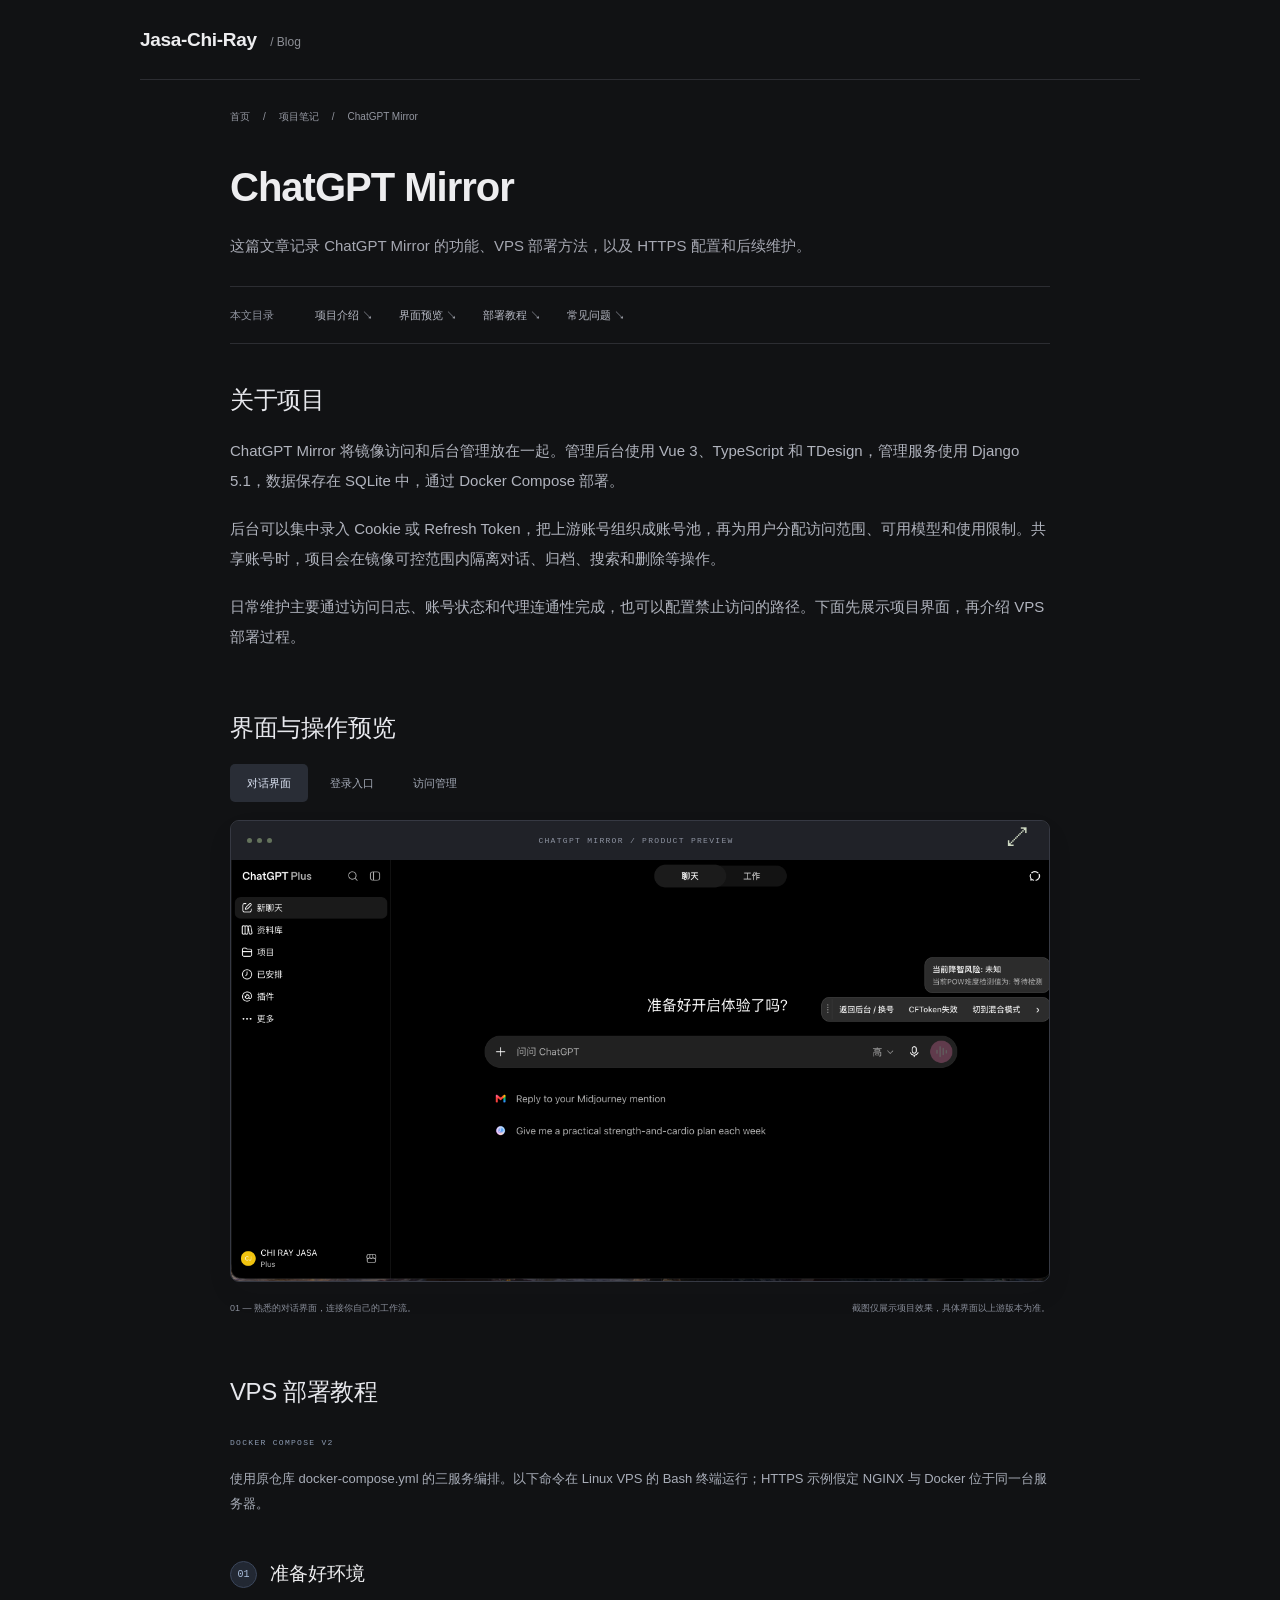
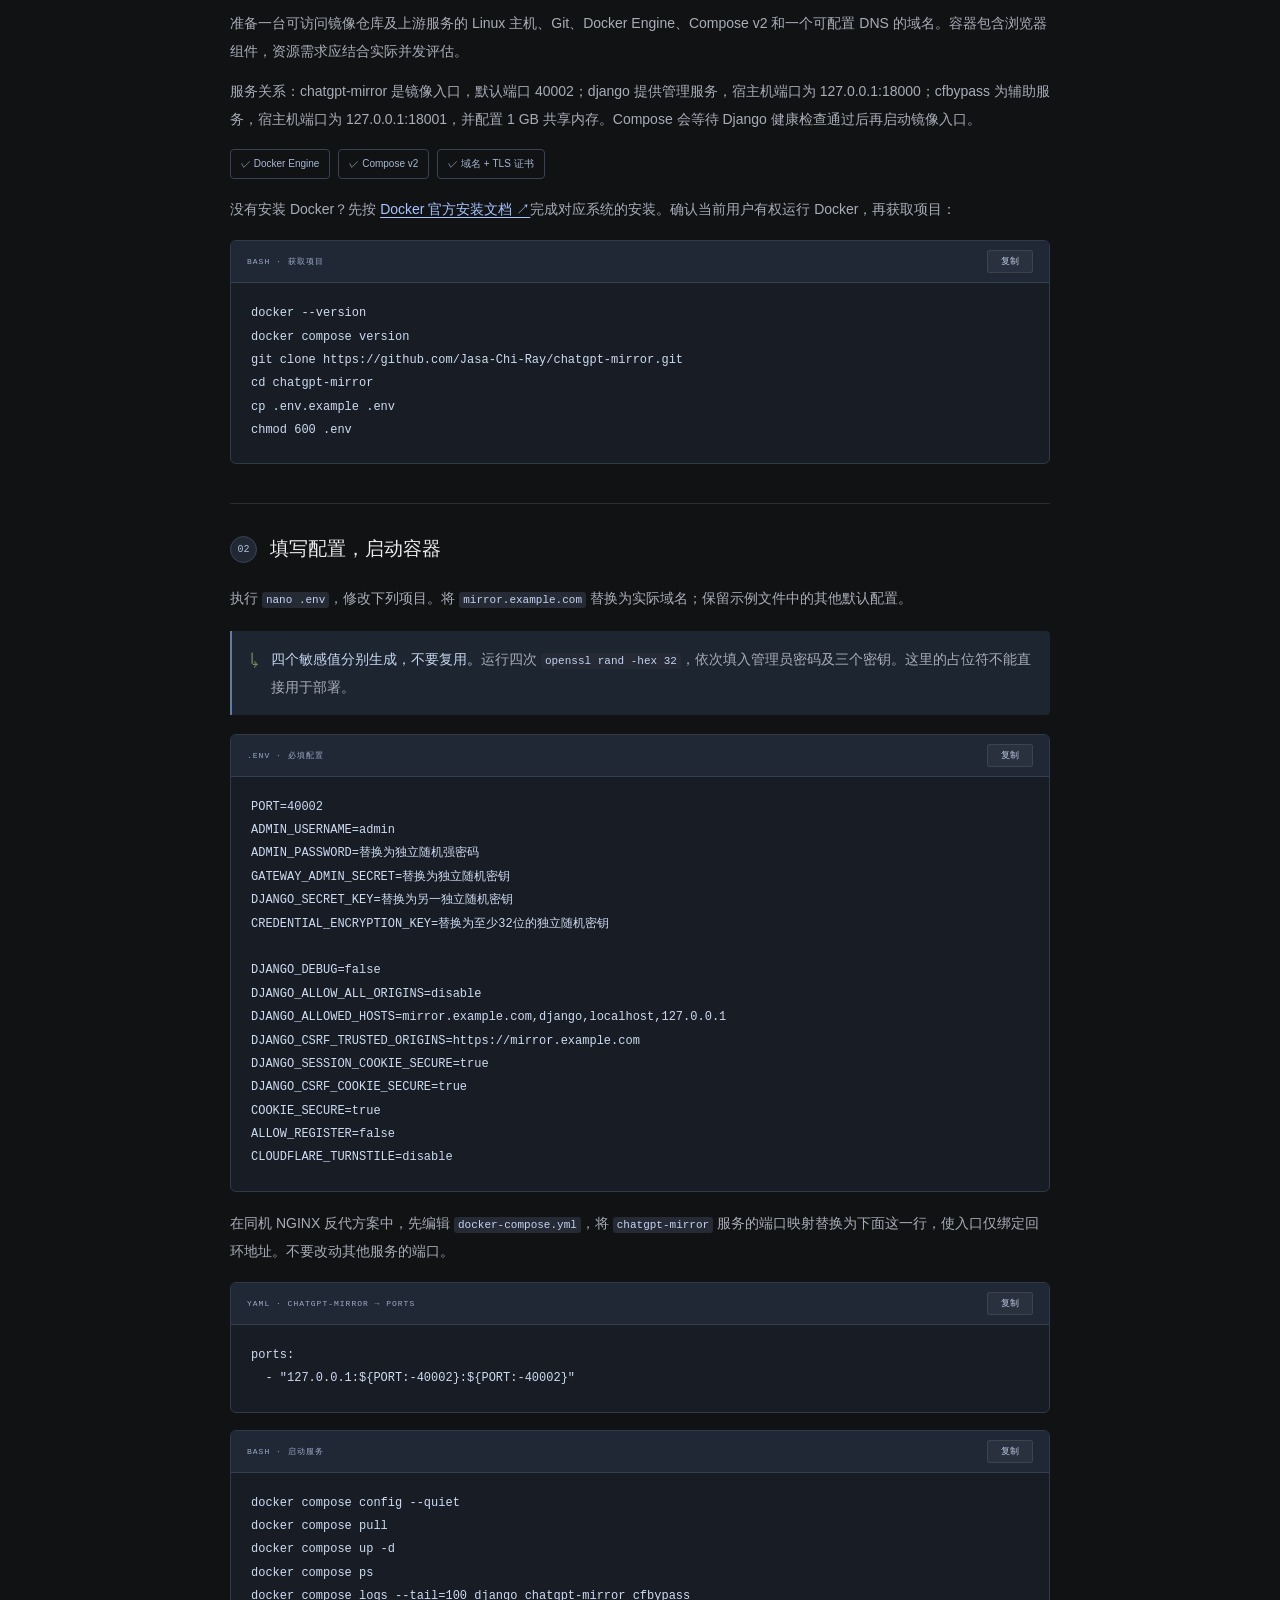
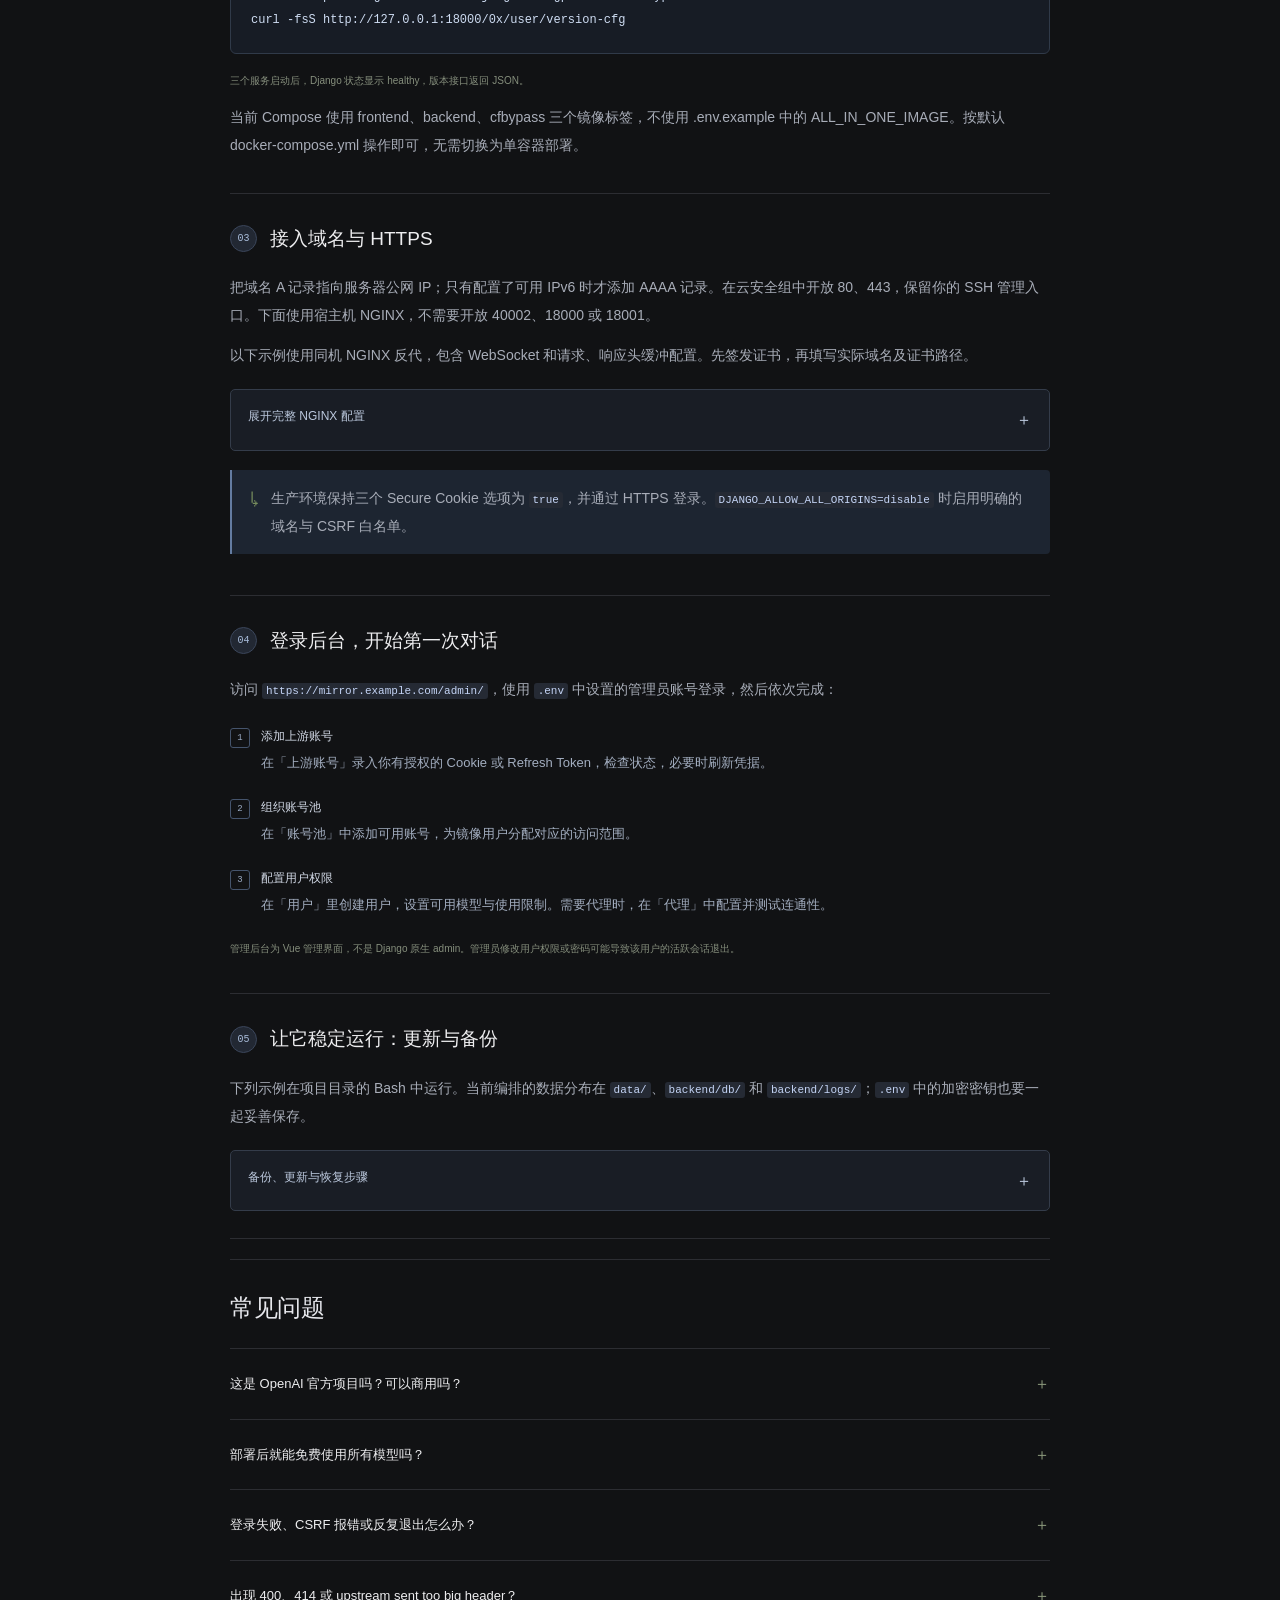
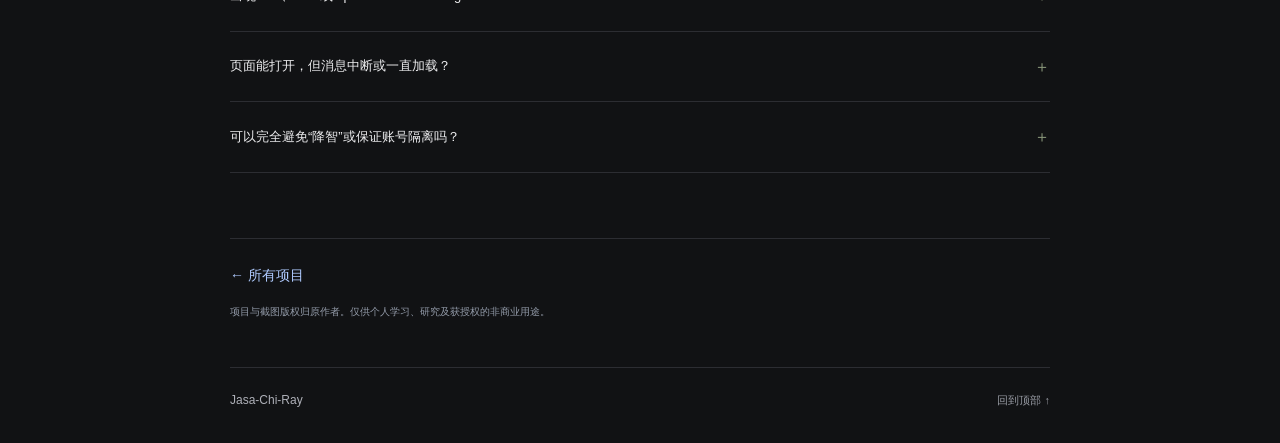
==== projects/chatgpt-mirror/index.html @ 6b0df235 "1" ====
<!DOCTYPE html>

<html lang="zh-CN">
<head>
<meta charset="utf-8"/>
<meta content="width=device-width, initial-scale=1" name="viewport"/>
<meta content="index, follow" name="robots"/>
<meta content="#111315" name="theme-color"/>
<meta content="认识 ChatGPT Mirror：多用户、账号池、共享对话隔离与日常运维。查看项目真实界面，跟随 Docker Compose 与 HTTPS 教程部署自己的研究环境。" name="description"/>
<meta content="ChatGPT Mirror · 熟悉的体验，自在的空间" property="og:title"/>
<meta content="项目介绍、真实界面展示与从零开始的 Docker Compose 部署指南。" property="og:description"/>
<meta content="article" property="og:type"/>
<link href="https://jasa-chi-ray.github.io/projects/chatgpt-mirror/" rel="canonical"/>
<title>ChatGPT Mirror 的 VPS 部署记录 | Jasa-Chi-Ray</title>
<link href="../../assets/favicon.svg" rel="icon" type="image/svg+xml"/>
<link href="../../styles.css" rel="stylesheet"/>
<link href="../../blog.css" rel="stylesheet"/>
<script defer="" src="../../app.js"></script>
</head>
<body class="blog-post">
<a class="skip-link" href="#main">跳转到正文</a>
<header class="site-header">
<a class="blog-brand" href="../../">Jasa-Chi-Ray<span> / Blog</span></a>


<!-- 外部项目链接暂不展示：<a class="header-github" href="https://github.com/Jasa-Chi-Ray/chatgpt-mirror" target="_blank" rel="noopener noreferrer"><svg viewBox="0 0 24 24" aria-hidden="true"><path d="M9 19c-4.3 1.3-4.3-2.2-6-2.7m12 5v-3.4c0-1 .1-1.4-.5-2 3.1-.3 6.4-1.5 6.4-7A5.4 5.4 0 0 0 19.4 5a5 5 0 0 0-.1-3.8S18.1.8 15.4 2.6a13.3 13.3 0 0 0-6.8 0C5.9.8 4.7 1.2 4.7 1.2A5 5 0 0 0 4.6 5a5.4 5.4 0 0 0-1.5 3.9c0 5.5 3.3 6.7 6.4 7-.5.5-.6 1.1-.5 2v3.4"/></svg> GitHub <span>↗</span></a> -->
</header>
<main id="main">
<header class="post-heading wrap">
<nav aria-label="面包屑" class="breadcrumbs"><a href="../../">首页</a><span>/</span><a href="../../#projects">项目笔记</a><span>/</span><span>ChatGPT Mirror</span></nav>
<h1>ChatGPT Mirror</h1>
<p class="post-summary">这篇文章记录 ChatGPT Mirror 的功能、VPS 部署方法，以及 HTTPS 配置和后续维护。</p>
<div class="article-toc"><span>本文目录</span><a href="#features">项目介绍 ↘</a><a href="#preview">界面预览 ↘</a><a href="#deploy">部署教程 ↘</a><a href="#faq">常见问题 ↘</a></div>
</header>
<section aria-labelledby="features-title" class="section wrap" id="features">
<div class="section-heading"><div><h2 id="features-title">关于项目</h2></div></div>
<div class="article-prose"><p>ChatGPT Mirror 将镜像访问和后台管理放在一起。管理后台使用 Vue 3、TypeScript 和 TDesign，管理服务使用 Django 5.1，数据保存在 SQLite 中，通过 Docker Compose 部署。</p><p>后台可以集中录入 Cookie 或 Refresh Token，把上游账号组织成账号池，再为用户分配访问范围、可用模型和使用限制。共享账号时，项目会在镜像可控范围内隔离对话、归档、搜索和删除等操作。</p><p>日常维护主要通过访问日志、账号状态和代理连通性完成，也可以配置禁止访问的路径。下面先展示项目界面，再介绍 VPS 部署过程。</p></div>

</section>
<section aria-labelledby="preview-title" class="showcase" id="preview"><div class="wrap">
<div class="section-heading"><div><h2 id="preview-title">界面与操作预览</h2></div><div><!-- 外部项目链接暂不展示：<a class="inline-link video-link" href="https://github.com/Jasa-Chi-Ray/chatgpt-mirror/blob/main/imageandvideo/%E6%BC%94%E7%A4%BA1.mp4" target="_blank" rel="noopener noreferrer">查看操作演示 <span>↗</span></a> --></div></div>
<div class="preview-toolbar"><div aria-label="产品界面" class="tabs preview-tabs" role="tablist"><button aria-controls="panel-chat" aria-selected="true" data-preview="chat" id="tab-chat" role="tab">对话界面</button><button aria-controls="panel-login" aria-selected="false" data-preview="login" id="tab-login" role="tab" tabindex="-1">登录入口</button><button aria-controls="panel-access" aria-selected="false" data-preview="access" id="tab-access" role="tab" tabindex="-1">访问管理</button></div></div>
<div class="preview-frame"><div class="preview-chrome"><span class="window-dots"><i></i><i></i><i></i></span><span>CHATGPT MIRROR / PRODUCT PREVIEW</span><button aria-label="放大当前界面截图" class="enlarge">⤢</button></div>
<div aria-labelledby="tab-chat" id="panel-chat" role="tabpanel"><img alt="ChatGPT 对话界面，支持新聊天、项目与后台切换" height="1366" loading="lazy" src="../../assets/chat-preview.png" width="2658"/></div>
<div aria-labelledby="tab-login" hidden="" id="panel-login" role="tabpanel"><img alt="ChatGPT Mirror 项目登录页面" loading="lazy" src="../../assets/login-preview.png"/></div>
<div aria-labelledby="tab-access" hidden="" id="panel-access" role="tabpanel"><img alt="管理后台的禁止访问路径配置界面" loading="lazy" src="../../assets/access-preview.png"/></div>
</div><div class="preview-caption"><span id="preview-description">01 — 熟悉的对话界面，连接你自己的工作流。</span><span>截图仅展示项目效果，具体界面以上游版本为准。</span></div>
</div></section>
<section aria-labelledby="deploy-title" class="section wrap deployment" id="deploy">
<div class="section-heading"><div><h2 id="deploy-title">VPS 部署教程</h2></div></div>
<div class="docs-layout">
<div class="docs-main">
<div class="guide-intro"><span class="guide-badge">DOCKER COMPOSE V2</span><p id="guide-intro-text">使用原仓库 docker-compose.yml 的三服务编排。以下命令在 Linux VPS 的 Bash 终端运行；HTTPS 示例假定 NGINX 与 Docker 位于同一台服务器。</p></div>
<div id="guide-vps">
<article class="guide-step" id="guide-environment"><div class="step-heading"><span>01</span><h3>准备好环境</h3></div><p>准备一台可访问镜像仓库及上游服务的 Linux 主机、Git、Docker Engine、Compose v2 和一个可配置 DNS 的域名。容器包含浏览器组件，资源需求应结合实际并发评估。</p><p>服务关系：chatgpt-mirror 是镜像入口，默认端口 40002；django 提供管理服务，宿主机端口为 127.0.0.1:18000；cfbypass 为辅助服务，宿主机端口为 127.0.0.1:18001，并配置 1 GB 共享内存。Compose 会等待 Django 健康检查通过后再启动镜像入口。</p><div class="prerequisites"><span>✓ Docker Engine</span><span>✓ Compose v2</span><span>✓ 域名 + TLS 证书</span></div><p>没有安装 Docker？先按 <a href="https://docs.docker.com/engine/install/" rel="noopener noreferrer" target="_blank">Docker 官方安装文档 ↗</a>完成对应系统的安装。确认当前用户有权运行 Docker，再获取项目：</p><div class="code-block"><div class="code-head"><span>BASH · 获取项目</span><button class="copy-button">复制</button></div><pre><code>docker --version
docker compose version
git clone https://github.com/Jasa-Chi-Ray/chatgpt-mirror.git
cd chatgpt-mirror
cp .env.example .env
chmod 600 .env</code></pre></div></article>
<article class="guide-step" id="guide-config"><div class="step-heading"><span>02</span><h3>填写配置，启动容器</h3></div><p>执行 <code>nano .env</code>，修改下列项目。将 <code>mirror.example.com</code> 替换为实际域名；保留示例文件中的其他默认配置。</p><div class="callout"><span>↳</span><p><strong>四个敏感值分别生成，不要复用。</strong>运行四次 <code>openssl rand -hex 32</code>，依次填入管理员密码及三个密钥。这里的占位符不能直接用于部署。</p></div><div class="code-block"><div class="code-head"><span>.ENV · 必填配置</span><button class="copy-button">复制</button></div><pre><code>PORT=40002
ADMIN_USERNAME=admin
ADMIN_PASSWORD=替换为独立随机强密码
GATEWAY_ADMIN_SECRET=替换为独立随机密钥
DJANGO_SECRET_KEY=替换为另一独立随机密钥
CREDENTIAL_ENCRYPTION_KEY=替换为至少32位的独立随机密钥

DJANGO_DEBUG=false
DJANGO_ALLOW_ALL_ORIGINS=disable
DJANGO_ALLOWED_HOSTS=mirror.example.com,django,localhost,127.0.0.1
DJANGO_CSRF_TRUSTED_ORIGINS=https://mirror.example.com
DJANGO_SESSION_COOKIE_SECURE=true
DJANGO_CSRF_COOKIE_SECURE=true
COOKIE_SECURE=true
ALLOW_REGISTER=false
CLOUDFLARE_TURNSTILE=disable</code></pre></div>
<p>在同机 NGINX 反代方案中，先编辑 <code>docker-compose.yml</code>，将 <code>chatgpt-mirror</code> 服务的端口映射替换为下面这一行，使入口仅绑定回环地址。不要改动其他服务的端口。</p><div class="code-block"><div class="code-head"><span>YAML · CHATGPT-MIRROR → PORTS</span><button class="copy-button">复制</button></div><pre><code>ports:
  - "127.0.0.1:${PORT:-40002}:${PORT:-40002}"</code></pre></div><div class="code-block"><div class="code-head"><span>BASH · 启动服务</span><button class="copy-button">复制</button></div><pre><code>docker compose config --quiet
docker compose pull
docker compose up -d
docker compose ps
docker compose logs --tail=100 django chatgpt-mirror cfbypass
curl -fsS http://127.0.0.1:18000/0x/user/version-cfg</code></pre></div><p class="helper-text">三个服务启动后，Django 状态显示 healthy，版本接口返回 JSON。</p><p>当前 Compose 使用 frontend、backend、cfbypass 三个镜像标签，不使用 .env.example 中的 ALL_IN_ONE_IMAGE。按默认 docker-compose.yml 操作即可，无需切换为单容器部署。</p></article>
<article class="guide-step" id="guide-https"><div class="step-heading"><span>03</span><h3>接入域名与 HTTPS</h3></div><p>把域名 A 记录指向服务器公网 IP；只有配置了可用 IPv6 时才添加 AAAA 记录。在云安全组中开放 80、443，保留你的 SSH 管理入口。下面使用宿主机 NGINX，不需要开放 40002、18000 或 18001。</p><p>以下示例使用同机 NGINX 反代，包含 WebSocket 和请求、响应头缓冲配置。先签发证书，再填写实际域名及证书路径。</p><details class="technical-detail"><summary>展开完整 NGINX 配置 <span>＋</span></summary><div class="detail-body"><p>安装 NGINX 并为域名取得 TLS 证书后，将以下内容放入 NGINX 的 <code>http</code> 上下文包含的站点文件中，例如 <code>/etc/nginx/conf.d/mirror.conf</code>。证书路径须对应实际已签发的文件。</p><p>证书可按 <a href="https://certbot.eff.org/instructions?ws=nginx&amp;os=pip" rel="noopener noreferrer" target="_blank">Certbot 官方指南 ↗</a>签发。首次签发前只启用 HTTP 站点，获得证书后再启用下方 443 配置，避免不存在的证书阻止 NGINX 启动。</p><div class="code-block"><div class="code-head"><span>NGINX · HTTPS + WEBSOCKET</span><button class="copy-button">复制</button></div><pre><code>map $http_upgrade $connection_upgrade {
    default upgrade;
    ''      close;
}

server {
    listen 80;
    server_name mirror.example.com;
    return 301 https://$host$request_uri;
}

server {
    listen 443 ssl;
    server_name mirror.example.com;

    ssl_certificate /etc/letsencrypt/live/mirror.example.com/fullchain.pem;
    ssl_certificate_key /etc/letsencrypt/live/mirror.example.com/privkey.pem;

    client_max_body_size 100m;
    large_client_header_buffers 8 64k;
    client_header_buffer_size 64k;

    location / {
        proxy_pass http://127.0.0.1:40002;
        proxy_http_version 1.1;
        proxy_set_header Host $host;
        proxy_set_header X-Real-IP $remote_addr;
        proxy_set_header X-Forwarded-For $proxy_add_x_forwarded_for;
        proxy_set_header X-Forwarded-Proto $scheme;
        proxy_set_header Upgrade $http_upgrade;
        proxy_set_header Connection $connection_upgrade;
        proxy_read_timeout 600s;
        proxy_send_timeout 600s;
        proxy_buffering off;
        proxy_buffer_size 128k;
        proxy_buffers 8 128k;
        proxy_busy_buffers_size 256k;
    }
}</code></pre></div><p>上传上限 100 MB 和 600 秒超时是本教程示例，可按需求调整；如果改了 <code>PORT</code>，同步修改 <code>proxy_pass</code>。</p><div class="code-block"><div class="code-head"><span>BASH · 加载反代配置</span><button class="copy-button">复制</button></div><pre><code>sudo nginx -t
sudo systemctl reload nginx
curl -I https://mirror.example.com/admin/</code></pre></div><p>使用 Cloudflare 时，开启 WebSocket，源站安装有效证书，SSL/TLS 使用 Full (strict)。不要缓存登录、管理 API 或对话请求。</p></div></details><div class="callout"><span>↳</span><p>生产环境保持三个 Secure Cookie 选项为 <code>true</code>，并通过 HTTPS 登录。<code>DJANGO_ALLOW_ALL_ORIGINS=disable</code> 时启用明确的域名与 CSRF 白名单。</p></div></article>
<article class="guide-step" id="guide-first-run"><div class="step-heading"><span>04</span><h3>登录后台，开始第一次对话</h3></div><p>访问 <code>https://mirror.example.com/admin/</code>，使用 <code>.env</code> 中设置的管理员账号登录，然后依次完成：</p><ol class="setup-list"><li><strong>添加上游账号</strong><span>在「上游账号」录入你有授权的 Cookie 或 Refresh Token，检查状态，必要时刷新凭据。</span></li><li><strong>组织账号池</strong><span>在「账号池」中添加可用账号，为镜像用户分配对应的访问范围。</span></li><li><strong>配置用户权限</strong><span>在「用户」里创建用户，设置可用模型与使用限制。需要代理时，在「代理」中配置并测试连通性。</span></li></ol><p class="helper-text">管理后台为 Vue 管理界面，不是 Django 原生 admin。管理员修改用户权限或密码可能导致该用户的活跃会话退出。</p></article>
</div>
<article class="guide-step maintenance" id="maintenance"><div class="step-heading"><span>05</span><h3>让它稳定运行：更新与备份</h3></div><p>下列示例在项目目录的 Bash 中运行。当前编排的数据分布在 <code>data/</code>、<code>backend/db/</code> 和 <code>backend/logs/</code>；<code>.env</code> 中的加密密钥也要一起妥善保存。</p><details class="technical-detail"><summary>备份、更新与恢复步骤 <span>＋</span></summary><div class="detail-body"><p><strong>1. 先备份。</strong>短暂停机可避免拷贝正在写入的 SQLite 数据。备份包含凭据，存放在受控目录，不要提交到 Git 或公开网站。</p><div class="code-block"><div class="code-head"><span>BASH · 一致性备份</span><button class="copy-button">复制</button></div><pre><code>mkdir -p ../mirror-backups
chmod 700 ../mirror-backups
umask 077
docker compose stop
tar -czf "../mirror-backups/mirror-$(date +%Y%m%d-%H%M%S).tar.gz" \
  .env docker-compose.yml data backend/db backend/logs
docker compose start</code></pre></div><p><strong>2. 检查上游变更，再更新镜像。</strong>先记录当前镜像 ID / digest；查阅新版本配置差异，保留本地回环端口修改。下列命令仅更新容器镜像，不会同步 Git 配置文件。</p><div class="code-block"><div class="code-head"><span>BASH · 更新服务</span><button class="copy-button">复制</button></div><pre><code>docker compose images
docker compose pull
docker compose up -d
docker compose ps
docker compose logs --tail=100
curl -fsS http://127.0.0.1:18000/0x/user/version-cfg</code></pre></div><p>3. 恢复备份。遇到更新异常时，先停止服务，将备份解压到独立目录，再恢复数据库、原始加密密钥以及与备份匹配的镜像版本。不要覆盖正在运行的数据库。</p><p>不要随意更换 <code>CREDENTIAL_ENCRYPTION_KEY</code>；丢失原始密钥可能使已有加密凭据无法解密。</p></div></details></article>
</div></div>
</section>
<section aria-labelledby="faq-title" class="faq-section wrap" id="faq"><div class="faq-heading"><h2 id="faq-title">常见问题</h2><!-- 外部项目链接暂不展示：<a class="inline-link" href="https://github.com/Jasa-Chi-Ray/chatgpt-mirror/issues" target="_blank" rel="noopener noreferrer">在 GitHub 查看 Issues ↗</a> --></div><div class="faq-list">
<details><summary>这是 OpenAI 官方项目吗？可以商用吗？<span>＋</span></summary><p>这是 Jasa-Chi-Ray 本人维护的第三方项目，与 OpenAI 官方无隶属关系。只允许个人学习、研究和其他非商业用途；商业使用需要事先取得作者书面许可。部分组件并未开源，具体以仓库许可说明为准。</p></details>
<details><summary>部署后就能免费使用所有模型吗？<span>＋</span></summary><p>不能。你仍需要有授权且有效的上游账号；模型、额度和功能由账号权限及上游服务决定。镜像站提供使用和管理入口，不会额外授予订阅或模型使用权。</p></details>
<details><summary>登录失败、CSRF 报错或反复退出怎么办？<span>＋</span></summary><p>先检查浏览器使用的域名是否包含在 DJANGO_ALLOWED_HOSTS 中；DJANGO_CSRF_TRUSTED_ORIGINS 必须含正确协议，非默认端口也要填写。确认 NGINX 转发 Host 与 X-Forwarded-Proto。VPS 的 HTTPS 访问保持三个 Secure Cookie 选项为 true。修改 .env 后运行 docker compose up -d 重建服务。</p></details>
<details><summary>出现 400、414 或 upstream sent too big header？<span>＋</span></summary><p>参照部署指南中的 NGINX 配置，增加 client_header_buffer_size、large_client_header_buffers 及代理响应头缓冲。先用 nginx -t 检查，再 reload。如果前方还有 CDN 或其他反代，也要查看它们的请求头与 URL 长度限制。</p></details>
<details><summary>页面能打开，但消息中断或一直加载？<span>＋</span></summary><p>检查 NGINX 与 Cloudflare 的 WebSocket 支持、上游账号凭据和代理连通性，查看 chatgpt-mirror、django、cfbypass 三个服务的日志。浏览器网络面板中检查失败请求。</p></details>
<details><summary>可以完全避免“降智”或保证账号隔离吗？<span>＋</span></summary><p>不能作此保证。项目持续改善相关体验，但仓库复测只是特定时间与环境的结果。curl-impersonate 等方案属于实验性能力。共享账号隔离仅覆盖镜像可控制的范围，不等同于独立上游账号之间的隔离。</p></details>
</div></section>
<div class="post-return wrap"><a href="../../#projects">← 所有项目</a><p>项目与截图版权归原作者。仅供个人学习、研究及获授权的非商业用途。</p></div>
</main>
<footer class="blog-footer wrap"><a href="../../">Jasa-Chi-Ray</a><a href="#main">回到顶部 ↑</a></footer>
<dialog aria-label="产品截图大图" id="image-dialog"><button aria-label="关闭大图" class="dialog-close">关闭 ×</button><img alt="项目界面大图" src="../../assets/chat-preview.png"/></dialog>
<div aria-live="polite" class="toast" role="status"></div>
</body>
</html>
---- styles.css ----
:root{--paper:#f6f7f2;--ink:#223b32;--green:#285346;--muted:#727a71;--line:#dce1d6;--lime:#e9efcf;--orange:#d77a49;--sans:'Trebuchet MS','Microsoft YaHei','PingFang SC',sans-serif;--mono:'Cascadia Code','Consolas',monospace}*{box-sizing:border-box}html{scroll-behavior:smooth;scroll-padding-top:110px}body{margin:0;background:var(--paper);color:var(--ink);font-family:var(--sans);font-size:15px;line-height:1.75;-webkit-font-smoothing:antialiased}a{color:inherit;text-decoration:none}button{font:inherit;color:inherit;cursor:pointer}button,a,summary{-webkit-tap-highlight-color:transparent}button{border:0}button:focus-visible,a:focus-visible,summary:focus-visible{outline:3px solid var(--orange);outline-offset:5px}::selection{background:#dde8bd;color:#173e30}img{max-width:100%;height:auto;display:block}[hidden]{display:none!important}.wrap{max-width:1200px;margin:0 auto;width:calc(100% - 100px)}.skip-link{position:fixed;top:-70px;left:20px;padding:10px 20px;background:var(--green);color:white;z-index:100}.skip-link:focus{top:10px}.site-header{max-width:1320px;width:calc(100% - 72px);height:94px;margin:auto;display:flex;align-items:center;justify-content:space-between;border-bottom:1px solid var(--line);gap:30px}.brand{display:inline-flex;align-items:center;gap:11px;white-space:nowrap;font-size:20px;letter-spacing:-.6px;font-weight:700}.brand b{font-weight:400}.brand-mark{display:inline-block;position:relative;width:36px;height:36px;flex-shrink:0;background:var(--green);border-radius:10px}.brand-mark i{position:absolute;width:13px;height:23px;border:1.7px solid #e9efcf;border-bottom:none;border-radius:9px 9px 0 0;left:8px;top:7px}.brand-mark i+i{left:16px;top:11px;height:19px}.site-header nav{display:flex;gap:32px;font-size:13px}.site-header nav a{padding:10px 0;transition:color .2s}.site-header nav a:hover{color:var(--orange)}.header-github{display:flex;align-items:center;gap:9px;font-size:13px;border:1px solid var(--line);border-radius:6px;padding:8px 14px}.header-github svg{width:17px;height:17px;fill:none;stroke:currentColor;stroke-width:1.7;stroke-linecap:round}.header-github>span{margin-left:8px}.menu-toggle{display:none}.hero{display:grid;grid-template-columns:1.04fr 1fr;align-items:center;gap:40px;padding-top:83px;padding-bottom:86px;min-height:645px}.eyebrow{font-family:var(--mono);font-size:10px;letter-spacing:1.7px;display:flex;align-items:center;gap:9px;margin:0 0 24px;font-weight:500}.status-dot{display:inline-block;width:6px;height:6px;background:#6a8d5c;border-radius:50%;flex-shrink:0}.hero h1{font-size:clamp(42px,4.7vw,66px);font-weight:600;line-height:1.28;letter-spacing:-3px;margin:0 0 27px}.serif-word{font-family:'STKaiti','KaiTi','Songti SC',serif;font-weight:400;position:relative;padding:0 2px}.serif-word:after{content:'';position:absolute;bottom:-6px;left:0;right:0;height:8px;border-top:2px solid var(--orange);border-radius:50%;transform:rotate(-4deg)}.word-star{position:absolute;right:-48px;top:-40px;font-family:serif;font-size:35px;color:var(--orange);font-weight:400}.hero-description{font-size:15px;line-height:1.95;color:var(--muted);margin:0 0 29px}.hero-actions{display:flex;gap:17px;align-items:center}.button{display:inline-flex;align-items:center;justify-content:space-between;gap:38px;border-radius:5px;padding:13px 23px;font-size:13px;font-weight:600;transition:transform .2s,background .2s}.button:hover{transform:translateY(-3px)}.button.primary{background:var(--green);color:#fff}.primary:hover{background:#183e32}.button>span:last-child{font-size:20px}.button.text-button{padding-left:9px;gap:9px;font-weight:400}.button.text-button .play-icon{font-size:9px;width:24px;height:24px;display:grid;place-items:center;border:1px solid #bdc9b9;border-radius:50%}.hero-note{margin-top:25px;display:flex;align-items:center;gap:8px;font-size:10px;color:#7a8176}.tiny-check{color:var(--green);font-size:12px}.note-dot{padding:0 3px}.hero-art{height:425px;position:relative;isolation:isolate;background:radial-gradient(ellipse at 60% 45%,#e0e7cd8a,transparent 66%)}.orbit{position:absolute;width:340px;height:340px;border:1px solid #dce3d0;border-radius:50%;left:90px;top:30px;z-index:-1}.orbit-two{width:420px;height:420px;top:-10px;left:50px;border-style:dashed;opacity:.7}.art-cross{font-size:19px;font-weight:300;position:absolute;color:#869a78}.cross-one{right:25px;top:12px}.cross-two{left:14px;bottom:61px}.art-label{position:absolute;top:3px;left:20px;font:8px/1.6 var(--mono);letter-spacing:1.1px;color:#8b9681}.mirror-sheet{position:absolute;left:8%;width:88%;height:278px;top:78px;border:1px solid #bdcbb0;border-radius:9px}.sheet-back{background:#e2e8d4;transform:rotate(-11deg) translateY(-12px)}.sheet-middle{background:#d0dcc0;transform:rotate(-5deg)}.product-window{position:absolute;width:94%;top:91px;left:2%;background:#fff;border:1px solid #bcc7b8;border-radius:8px;overflow:hidden;transform:rotate(2deg);box-shadow:12px 22px 38px #223b321b;transition:transform .5s}.hero-art:hover .product-window{transform:rotate(0)}.window-bar{height:35px;display:flex;align-items:center;justify-content:space-between;font:9px var(--mono);color:#71826f;padding:0 13px}.window-dots{display:flex;gap:5px}.window-dots i{display:block;width:5px;height:5px;background:#c5cdbf;border-radius:50%}.window-dots i:first-child{background:#dc9d80}.window-dots i:nth-child(2){background:#d5cc9e}.window-lock{font-size:17px}.product-window>img{width:100%;border-top:1px solid #c7cebf}.window-bottom{display:flex;justify-content:space-between;align-items:center;padding:9px 13px;font-size:9px;color:#668068}.window-bottom .status-dot{width:4px;height:4px;margin-right:4px}.floating-note{position:absolute;bottom:25px;right:0;background:#fffef8;border:1px solid #dee3d6;box-shadow:0 8px 25px #233b3210;border-radius:7px;padding:15px 18px;display:flex;gap:13px;align-items:center;transform:rotate(-3deg)}.note-icon{font-size:24px;line-height:36px;width:36px;text-align:center;background:#edf1df;border-radius:6px}.floating-note strong{font-size:11px;display:block;font-weight:500}.floating-note div>span{font-size:9px;color:var(--muted);display:block;margin-top:3px}.note-check{border:1px solid #c4d5b8;border-radius:50%;width:18px;height:18px;display:grid;place-items:center;font-size:10px;margin-left:16px}.art-index{display:flex;justify-content:space-between;position:absolute;bottom:-8px;left:18px;right:0;font:7px var(--mono);color:#7f8a74;letter-spacing:1px}.stack-strip{border-top:1px solid var(--line);border-bottom:1px solid var(--line);display:flex;align-items:center;justify-content:space-between;gap:20px;padding:25px 0;color:#576357}.stack-label{font-size:11px;line-height:1.65;padding-right:24px;border-right:1px solid var(--line)}.stack-strip>span:not(:first-child){display:flex;align-items:center;gap:10px;font-size:16px;font-weight:600;white-space:nowrap}.stack-symbol{font-size:24px;font-weight:400;color:#6c7b60}.stack-symbol.django{font-size:23px;font-weight:700;letter-spacing:-3px;padding-right:3px}.stack-strip>a{font-size:10px;display:flex;gap:18px}.section{padding-top:100px;padding-bottom:88px}.section-heading{display:flex;align-items:flex-end;justify-content:space-between;gap:40px;margin-bottom:37px}.section-heading .eyebrow{margin-bottom:16px}.section-number{color:var(--orange);margin-right:8px}.section-heading h2,.faq-heading h2{font-size:35px;line-height:1.5;font-weight:500;letter-spacing:-1.3px;margin:0}.section-heading>p,.section-heading>div>p:not(.eyebrow){font-size:12px;line-height:1.9;color:var(--muted);margin:0}.feature-grid{display:grid;grid-template-columns:1.05fr 1fr 1fr;gap:15px;grid-template-rows:auto auto}.feature{padding:25px 27px;border:1px solid var(--line);border-radius:8px;background:#fafbf7;transition:transform .25s,border-color .25s}.feature:hover{transform:translateY(-3px);border-color:#9fae92}.feature-top{display:flex;justify-content:space-between;align-items:center;margin-bottom:26px}.feature-icon{font-size:23px;font-weight:400;line-height:1}.small-label{font:9px var(--mono);letter-spacing:1.4px;color:#7c8873}.feature h3{font-size:18px;font-weight:500;margin:0 0 11px;letter-spacing:-.4px}.feature p{font-size:11px;color:var(--muted);line-height:1.9;margin:0;max-width:320px}.feature-main{grid-row:span 2;background:#eaf0dc;border-color:#e0e6d2;padding:28px 29px}.feature-main .feature-top{margin-bottom:28px}.feature-main h3{font-size:30px;line-height:1.35;margin-bottom:17px}.feature-main p{color:#68775d}.feature-main>a{font-size:11px;display:flex;justify-content:space-between;align-items:center;border-top:1px solid #cfd9bf;padding-top:16px}.pool-visual{margin:28px auto 21px;text-align:center;position:relative;max-width:260px}.pool-person{display:inline-grid;place-items:center;width:35px;height:35px;background:#f7f9f0;border:1px solid #c8d4b8;border-radius:50%;font:13px var(--mono);margin:0 15px}.pool-lines{height:22px;border:1px solid #b7c7a4;border-top:none;width:142px;position:relative;margin:0 auto 21px}.pool-lines:before,.pool-lines:after{content:'';position:absolute;left:50%;width:1px;background:#b7c7a4;height:22px;top:0}.pool-lines:after{top:22px}.pool-core{background:var(--green);color:#eff5df;border-radius:5px;display:flex;align-items:center;justify-content:center;font-size:11px;gap:5px;padding:5px 16px;width:max-content;margin:0 auto}.pool-core .brand-mark{transform:scale(.7);margin-left:-10px}.pool-accounts{display:flex;justify-content:center;gap:15px;margin-top:21px}.pool-accounts span{border:1px dashed #b7c7a4;padding:6px 9px;border-radius:4px;font:8px var(--mono);position:relative}.pool-accounts span:before{content:'';position:absolute;height:20px;top:-21px;left:50%;width:1px;background:#b7c7a4}.isolation-mini{display:flex;align-items:center;justify-content:space-between;gap:5px;margin-top:23px}.isolation-mini>span{background:#eef1e7;border-radius:5px;padding:7px 9px;font-size:9px;white-space:nowrap}.isolation-mini i{display:inline-block;width:5px;height:5px;background:#89a377;border-radius:50%;margin-right:4px}.isolation-mini>span:last-child i{background:#d2986e}.isolation-mini>b{color:#abb5a1;font-size:23px;font-weight:400}.permission-mini{border-top:1px solid #e5e8dd;margin-top:25px;padding-top:13px;display:flex;justify-content:space-between;font-size:10px}.permission-mini>b{font-size:9px;color:#557144;font-weight:400;background:#eef2e4;padding:1px 8px;border-radius:3px}.feature-footnote{font-size:10px;color:#7c8277;margin-top:18px}.showcase{padding:76px 0 57px;background:#e9ede3;border-top:1px solid #e0e5d9;border-bottom:1px solid #e0e5d9}.showcase .section-heading{margin-bottom:30px}.inline-link{display:inline-block;font-size:11px;border-bottom:1px solid #a2b097;padding-bottom:2px}.video-link{margin-top:13px}.preview-toolbar{display:flex;align-items:center;justify-content:space-between;margin-bottom:18px}.tabs{display:flex;gap:5px}.tabs button{border-radius:5px;background:transparent;padding:9px 17px;font-size:11px;white-space:nowrap}.preview-tabs button[aria-selected=true]{background:#fffef8;box-shadow:0 1px 3px #263d3210}.preview-tabs button:hover{background:#f5f7ef}.preview-hint{font:9px var(--mono);color:#7c8873}.preview-hint span{margin-left:10px;font-size:16px}.preview-frame{border-radius:9px;overflow:hidden;background:#202321;border:1px solid #283b2e;box-shadow:0 12px 30px #2033260c}.preview-chrome{height:39px;background:#28372f;color:#99ac98;font:8px var(--mono);letter-spacing:1.3px;display:flex;align-items:center;justify-content:space-between;padding:0 16px}.preview-chrome .window-dots i{background:#64735c}.enlarge{font-size:23px;line-height:1;padding:5px;color:#ced9c2;background:transparent}.preview-frame [role=tabpanel]{aspect-ratio:2658/1366;display:grid;place-items:center;background:#171a17}.preview-frame [role=tabpanel] img{width:100%;height:100%;object-fit:contain;max-height:620px}.preview-caption{display:flex;justify-content:space-between;gap:20px;font-size:9px;color:#7b8574;margin-top:18px}.docs-layout{display:grid;grid-template-columns:235px minmax(0,1fr);gap:66px;border-top:1px solid var(--line);padding-top:35px}.docs-sidebar{align-self:start;position:sticky;top:40px}.docs-sidebar>h3{font-size:20px;font-weight:500;margin:10px 0 24px}.docs-sidebar>a{display:flex;align-items:center;gap:15px;font:10px var(--mono);color:#8e9883;padding:11px 13px;border-radius:4px;margin-bottom:3px}.docs-sidebar>a span{font:12px var(--sans);color:#67715e}.docs-sidebar>a.active{background:#e9efdf;color:#527045}.docs-sidebar>a.active span{color:#294b38}.docs-source{border-top:1px solid var(--line);margin-top:27px;padding-top:20px;font-size:10px;color:#637159}.docs-source .status-dot{margin-right:6px}.docs-source>p{font-size:10px;line-height:1.8;color:#8b9382;margin:8px 0}.docs-source>a{font-size:10px;text-decoration:underline;text-underline-offset:4px}.deployment-tabs{border-bottom:1px solid var(--line);padding-bottom:12px;gap:8px}.deployment-tabs button{font-size:12px;padding:10px 18px}.deployment-tabs button[aria-selected=true]{background:var(--green);color:#fff}.deployment-tabs button>span{font-size:8px;padding:2px 5px;margin-left:9px;border-radius:2px;background:#ffffff1f;color:#dfebca}.guide-intro{padding:22px 0 0}.guide-badge{font:8px var(--mono);letter-spacing:1.3px;color:#7b866e}.guide-intro>p{font-size:12px;line-height:1.9;color:#78816e}.guide-step{padding:27px 0 30px;border-bottom:1px solid var(--line);scroll-margin-top:20px}.step-heading{display:flex;align-items:center;gap:13px;margin-bottom:17px}.step-heading>span{font:10px var(--mono);border:1px solid #cbd6bd;background:#edf2e3;border-radius:50%;width:27px;height:27px;display:grid;place-items:center;color:#6b805a}.step-heading h3{font-weight:500;font-size:19px;margin:0}.guide-step p{font-size:12px;line-height:2;color:#737d69;margin:12px 0}.guide-step p a{color:#305b42;text-decoration:underline;text-underline-offset:3px}.guide-step p code{font:11px/1.8 var(--mono);background:#e9eee1;border-radius:3px;color:#3f6348;padding:2px 4px;overflow-wrap:anywhere}.prerequisites{display:flex;flex-wrap:wrap;gap:8px;margin:16px 0}.prerequisites>span{padding:5px 10px;border:1px solid #dce4ce;border-radius:4px;color:#5e7450;font-size:10px}.code-block{background:#202e27;border:1px solid #2e3d31;border-radius:6px;overflow:hidden;margin:17px 0}.code-head{display:flex;align-items:center;justify-content:space-between;color:#98ac90;background:#28372d;border-bottom:1px solid #364635;padding:9px 16px;font:8px var(--mono);letter-spacing:1px}.copy-button{font:9px var(--sans);padding:4px 9px;background:#ffffff0c;color:#c6d4b8;border:1px solid #ffffff17;border-radius:3px;letter-spacing:0;min-width:46px}.copy-button:hover{background:#ffffff19}.code-block pre{margin:0;padding:19px 20px 21px;overflow:auto;max-width:100%;color:#d9e6c8;tab-size:4;font:11px/1.95 var(--mono);scrollbar-color:#63735a #24312a;scrollbar-width:thin}.code-block code{font:inherit}.callout{display:flex;gap:12px;padding:14px 17px;background:#edf1e2;border-left:2px solid #a9bd8b;border-radius:0 4px 4px 0;margin:19px 0}.callout>span{font-size:20px;color:#768c5d}.callout>p{margin:0;font-size:11px}.callout strong{font-weight:500;color:#44603a}.helper-text{font-size:10px!important;color:#858e7c!important}.technical-detail{border:1px solid var(--line);background:#fafbf6;border-radius:5px;margin:20px 0 5px}.technical-detail summary{padding:15px 17px;font-size:12px;color:#436137;display:flex;justify-content:space-between;gap:10px;list-style:none;cursor:pointer}.technical-detail summary::-webkit-details-marker,.faq-list summary::-webkit-details-marker{display:none}.technical-detail summary>span,.faq-list summary>span{font-size:16px;transition:transform .2s}.technical-detail[open] summary>span,.faq-list details[open] summary>span{transform:rotate(45deg)}.technical-detail[open] summary{border-bottom:1px solid var(--line)}.detail-body{padding:5px 18px 12px}.detail-body .code-block pre{font-size:10px}.setup-list{list-style:none;padding:0;margin:22px 0;counter-reset:setup}.setup-list li{counter-increment:setup;position:relative;padding-left:31px;margin-bottom:20px}.setup-list li:before{content:counter(setup);font:9px var(--mono);position:absolute;left:0;top:3px;width:18px;height:18px;display:grid;place-items:center;border:1px solid #ccd7bf;border-radius:3px;color:#6b7d59}.setup-list strong{display:block;font-size:12px;font-weight:500}.setup-list li>span{display:block;font-size:11px;line-height:1.9;color:#7b8472;margin-top:4px}.docs-end{display:flex;gap:15px;align-items:center;margin-top:25px;padding:19px 20px;border-radius:5px;background:#edf1e3}.docs-end>span{color:#72915d;font-size:21px}.docs-end strong{font-size:12px;font-weight:500}.docs-end p{font-size:10px;color:#7a8670;margin:3px 0 0}.faq-section{display:grid;grid-template-columns:1fr 1.6fr;gap:85px;padding-top:68px;padding-bottom:90px;border-top:1px solid var(--line)}.faq-heading .eyebrow{margin-bottom:17px}.faq-heading>p:not(.eyebrow){font-size:12px;color:var(--muted);margin:19px 0 25px}.faq-list details{border-bottom:1px solid var(--line)}.faq-list details:first-child{border-top:1px solid var(--line)}.faq-list summary{list-style:none;cursor:pointer;display:flex;justify-content:space-between;align-items:center;gap:22px;padding:20px 0;font-size:13px}.faq-list summary>span{color:#8a977b;font-weight:300;flex-shrink:0}.faq-list details>p{font-size:12px;line-height:1.95;color:var(--muted);margin:0 0 24px;padding-right:26px;overflow-wrap:anywhere}.closing{position:relative;overflow:hidden;background:#284d3d;color:#eff3e3;border-radius:8px;display:flex;align-items:center;justify-content:space-between;padding:50px 65px;margin-bottom:60px;min-height:250px}.closing .eyebrow{font-size:8px;letter-spacing:1.5px;color:#adbfa0;margin-bottom:15px}.closing h2{font-size:32px;font-weight:400;line-height:1.5;margin:0;letter-spacing:-.7px}.closing-symbol{position:absolute;left:50%;top:15px;font-family:serif;font-size:230px;line-height:1;color:#9db78d;opacity:.17;transform:rotate(15deg)}.closing-actions{position:relative;display:flex;flex-direction:column;gap:16px;text-align:center}.light-button{background:#e8efce;color:#2d4e36}.closing-actions>a:last-child{font-size:10px;color:#bdceb0}.footer-top{display:flex;align-items:center;justify-content:space-between;padding-bottom:30px}.footer-top .brand{font-size:17px}.footer-top .brand-mark{transform:scale(.85);margin-left:-3px;margin-right:-4px}.footer-top>p{font:9px var(--mono);color:#849079;letter-spacing:.3px}.footer-top>a:last-child{font-size:10px;color:#6f7e63}.footer-bottom{border-top:1px solid var(--line);display:flex;justify-content:space-between;gap:20px;padding:22px 0 28px;font-size:9px;color:#929a89}.footer-bottom>span:last-child{font:8px var(--mono);letter-spacing:1px}.toast{position:fixed;bottom:25px;left:50%;transform:translate(-50%,20px);background:#254c3d;color:white;padding:10px 20px;border:1px solid #91aa7d;border-radius:6px;box-shadow:0 6px 20px #213b3220;font-size:12px;z-index:100;opacity:0;pointer-events:none;transition:.2s;max-width:90%;text-align:center}.toast.visible{opacity:1;transform:translate(-50%,0)}dialog{padding:50px 15px 15px;background:#f1f4e9;border:1px solid #acbc9d;border-radius:9px;width:min(1500px,95vw);max-height:94vh}dialog::backdrop{background:#10261bd9;backdrop-filter:blur(5px)}dialog>img{max-height:calc(94vh - 85px);width:100%;object-fit:contain}.dialog-close{position:absolute;right:15px;top:11px;background:transparent;font-size:12px;padding:6px 10px}.hero-copy{animation:rise-in .65s ease both}.hero-art{animation:rise-in .85s .1s ease both}@keyframes rise-in{from{opacity:0;transform:translateY(15px)}to{opacity:1;transform:translateY(0)}}
@media(min-width:1500px){.hero{padding-top:95px;padding-bottom:100px}.hero h1{font-size:70px}}@media(max-width:1100px){.wrap{width:calc(100% - 64px)}.site-header{width:calc(100% - 48px)}.site-header nav{gap:21px}.hero{gap:25px;min-height:590px;padding-top:62px;padding-bottom:62px}.hero-art{height:365px}.orbit{left:45px;width:290px;height:290px;top:27px}.orbit-two{left:10px;width:350px;height:350px;top:0}.mirror-sheet{top:75px;height:235px}.product-window{top:83px}.floating-note{bottom:13px;padding:11px 13px}.art-index{bottom:-15px;font-size:6px}.stack-strip>span:not(:first-child){font-size:13px;gap:5px}.stack-strip{gap:13px}.stack-strip>a{display:none}.feature{padding:24px 20px}.feature-main{padding:25px}.isolation-mini>span{font-size:8px;padding:7px 5px}.feature h3{font-size:16px}.feature-main h3{font-size:29px}.pool-person{margin:0 11px}.docs-layout{grid-template-columns:190px minmax(0,1fr);gap:40px}.faq-section{gap:50px}.closing{padding:45px}.section-heading h2{font-size:31px}}
@media(max-width:800px){.site-header{height:78px;gap:16px}.brand{font-size:18px}.site-header nav{gap:17px;font-size:11px}.header-github{font-size:0;gap:0;padding:10px}.header-github>span{display:none}.hero{grid-template-columns:1fr;padding-top:54px;gap:35px}.hero-copy{max-width:540px}.hero h1{font-size:57px}.hero-art{width:510px;max-width:100%;height:402px;margin:0 auto}.orbit{left:90px;width:320px;height:320px;top:27px}.orbit-two{left:50px;width:400px;height:400px;top:-13px}.mirror-sheet{height:270px}.floating-note{bottom:14px}.art-index{bottom:-10px}.stack-label{padding-right:18px}.stack-strip>span:not(:first-child){font-size:12px}.stack-symbol{font-size:18px}.section{padding-top:65px;padding-bottom:65px}.section-heading{gap:20px}.section-heading h2{font-size:29px}.section-heading>p,.section-heading>div>p:not(.eyebrow){font-size:10px}.feature-grid{grid-template-columns:1fr 1fr}.feature-main{grid-row:auto;grid-column:1/-1;position:relative;min-height:290px;padding:28px}.feature-main .feature-top{max-width:46%;margin-bottom:18px}.feature-main h3{max-width:44%;font-size:28px}.feature-main h3 br{display:none}.feature-main p{max-width:43%}.feature-main .pool-visual{position:absolute;right:25px;top:42px;margin:0;width:44%}.feature-main>a{margin-top:25px;width:43%;font-size:10px}.isolation-mini{justify-content:flex-start;gap:16px}.feature p{font-size:12px}.docs-layout{grid-template-columns:1fr;gap:20px}.docs-sidebar{display:none}.docs-main{min-width:0}.guide-step p{font-size:13px}.guide-step p code{font-size:12px}.code-block pre{font-size:12px}.showcase{padding-top:54px}.preview-caption{font-size:8px}.faq-section{grid-template-columns:1fr;gap:30px;padding-top:45px;padding-bottom:60px}.faq-heading>p:not(.eyebrow){margin:15px 0}.faq-heading>p br{display:none}.closing{padding:36px}.closing h2{font-size:28px}.closing-symbol{left:40%;font-size:190px}.footer-top>p{display:none}.footer-bottom{flex-wrap:wrap;font-size:8px}}
@media(max-width:540px){html{scroll-padding-top:30px}.wrap{width:calc(100% - 40px)}.site-header{width:calc(100% - 40px);height:76px;position:relative;gap:12px}.brand{font-size:18px}.brand-mark{width:32px;height:32px;border-radius:8px}.brand-mark i{left:7px;top:6px;height:21px}.brand-mark i+i{left:14px;top:9px;height:18px}.header-github{margin-left:auto;padding:7px;border:none}.menu-toggle{display:flex;order:3;flex-direction:column;gap:5px;padding:10px 0 10px 8px;background:transparent;width:30px}.menu-toggle>span{display:block;height:1px;width:21px;background:var(--green);transition:transform .2s}.menu-toggle[aria-expanded=true]>span:first-child{transform:translateY(3px) rotate(45deg)}.menu-toggle[aria-expanded=true]>span:last-child{transform:translateY(-3px) rotate(-45deg)}.site-header nav{display:none;position:absolute;top:76px;left:0;right:0;background:var(--paper);border:1px solid var(--line);border-radius:0 0 6px 6px;padding:14px 20px;z-index:20;box-shadow:0 12px 20px #20332612}.site-header nav.is-open{display:flex;flex-direction:column;gap:1px}.site-header nav a{font-size:13px}.hero{padding:44px 0 50px;gap:35px}.eyebrow{font-size:8px;letter-spacing:1px;margin-bottom:21px}.hero h1{font-size:clamp(37px,10.5vw,53px);letter-spacing:-2px;line-height:1.35;margin-bottom:22px}.word-star{font-size:25px;right:-32px;top:-26px}.hero-description{font-size:12px;line-height:2;margin-bottom:24px}.hero-actions{gap:7px}.button{font-size:12px;padding:12px 19px;gap:28px}.button.text-button{font-size:11px;gap:7px;padding-right:0}.hero-note{font-size:9px;margin-top:19px;gap:6px}.hero-art{height:310px;width:100%;margin:7px auto 0}.orbit{width:240px;height:240px;left:17%;top:17px}.orbit-two{width:285px;height:285px;left:10%;top:-6px}.art-label{font-size:6px;left:9px;top:0}.cross-one{right:15px;top:0}.cross-two{left:0;bottom:40px}.mirror-sheet{top:67px;height:185px}.product-window{top:65px;width:96%;left:0}.window-bar{height:27px;font-size:7px;padding:0 10px}.window-bottom{font-size:7px;padding:7px 10px}.window-dots i{width:4px;height:4px}.floating-note{padding:10px 13px;bottom:7px;gap:9px;right:0}.floating-note strong{font-size:10px}.floating-note div>span{font-size:8px}.note-icon{width:30px;line-height:30px;font-size:21px}.note-check{margin-left:6px;width:16px;height:16px;font-size:9px}.art-index{bottom:-20px;left:4px;font-size:5px;letter-spacing:.5px}.stack-strip{display:grid;grid-template-columns:1fr 1fr;gap:17px 25px;padding:24px 0}.stack-label{grid-column:1/-1;border:0;font-size:10px;color:#89917f}.stack-label br{display:none}.stack-strip>span:not(:first-child){font-size:14px;gap:8px}.stack-symbol{font-size:22px}.section{padding:51px 0}.section-heading{flex-direction:column;align-items:flex-start;gap:14px;margin-bottom:26px}.section-heading .eyebrow{margin-bottom:12px}.section-heading h2,.faq-heading h2{font-size:26px;letter-spacing:-1px}.section-heading>p,.section-heading>div>p:not(.eyebrow){font-size:11px}.section-heading>p br{display:none}.feature-grid{gap:12px;grid-template-columns:1fr}.feature{padding:24px}.feature-top{margin-bottom:18px}.feature-main{min-height:480px;grid-column:auto}.feature-main .feature-top{max-width:100%;margin-bottom:18px}.feature-main h3,.feature-main p{max-width:100%}.feature-main h3{font-size:28px}.feature-main h3 br{display:none}.feature-main .pool-visual{position:static;width:100%;margin:26px auto 19px}.feature-main>a{width:100%;margin-top:0}.pool-person{margin:0 15px}.feature h3{font-size:18px}.feature p{font-size:12px;max-width:none}.feature-footnote{font-size:9px;line-height:1.8}.isolation-mini{margin-top:20px;justify-content:space-between;gap:7px}.isolation-mini>span{font-size:10px;padding:7px 13px}.permission-mini{font-size:11px}.showcase{padding:48px 0 32px}.showcase .section-heading{margin-bottom:21px}.showcase .section-heading h2 br{display:none}.preview-hint{display:none}.tabs button{padding:9px 14px;font-size:10px}.preview-chrome{height:32px;padding:0 10px;letter-spacing:.4px;font-size:6px}.preview-caption{flex-direction:column;gap:3px;font-size:8px;margin-top:14px}.preview-frame{border-radius:6px}.preview-toolbar{margin-bottom:12px}.preview-frame [role=tabpanel]{min-height:175px}.deployment .section-heading h2{font-size:25px}.docs-layout{padding-top:23px}.deployment-tabs button{font-size:11px;padding:10px 13px}.deployment-tabs button>span{font-size:7px;margin-left:6px}.guide-intro>p{font-size:11px}.guide-step{padding:23px 0}.step-heading{gap:10px;margin-bottom:14px}.step-heading h3{font-size:17px}.guide-step p{font-size:12px}.guide-step p code{font-size:10px}.prerequisites{gap:5px}.prerequisites>span{font-size:9px;padding:4px 7px}.code-block pre{padding:15px 14px;font-size:10px}.code-head{padding:8px 12px;font-size:7px;letter-spacing:.4px}.copy-button{font-size:9px;min-width:42px}.callout{padding:12px;gap:8px}.callout>p{font-size:10px}.technical-detail summary{font-size:11px;padding:13px 12px}.detail-body{padding:4px 12px 10px}.detail-body .code-block pre{font-size:9px}.setup-list li>span{font-size:11px}.docs-end{padding:15px;gap:11px}.docs-end strong{font-size:11px}.docs-end p{font-size:9px}.faq-section{padding-top:35px;padding-bottom:43px;gap:27px}.faq-list summary{font-size:12px;padding:18px 0;gap:16px}.faq-list details>p{font-size:11px;padding-right:15px}.closing{padding:30px 25px;flex-direction:column;align-items:flex-start;gap:26px;border-radius:6px;margin-bottom:37px}.closing h2{font-size:29px}.closing .eyebrow{font-size:7px;letter-spacing:1px}.closing-symbol{left:auto;right:3px;top:35px;font-size:175px}.closing-actions{flex-direction:row;align-items:center;gap:18px}.closing-actions>.button{padding:10px 15px;gap:15px;font-size:10px}.closing-actions>a:last-child{font-size:8px}.footer-top{padding-bottom:20px}.footer-top .brand{font-size:16px;gap:7px}.footer-bottom{padding:17px 0 24px;gap:8px}.footer-bottom>span{width:100%}.footer-bottom>span:last-child{margin-top:8px}.desktop-break{display:none}}
@media(prefers-reduced-motion:reduce){html{scroll-behavior:auto}*,*:before,*:after{animation:none!important;transition:none!important}}

.feature p{font-size:13px}.guide-step p{font-size:14px}.guide-intro>p{font-size:13px}.code-block pre{font-size:12px}.setup-list li>span{font-size:13px}.faq-list details>p{font-size:13px}.preview-frame [role=tabpanel]{min-width:0;min-height:0}.preview-frame [role=tabpanel] img{min-width:0}.orbit{max-width:90%}.orbit-two{max-width:90%}
@media(max-width:540px){.feature p{font-size:13px}.guide-step p{font-size:13px}.guide-intro>p{font-size:12px}.code-block pre{font-size:11px}.setup-list li>span{font-size:12px}.faq-list details>p{font-size:12px}.callout>p{font-size:11px}.orbit-two{left:5%}.closing-actions{flex-wrap:wrap}}
---- blog.css ----
/* Dark-only journal theme shared by the index and project articles. */
:root{color-scheme:dark;--paper:#111315;--ink:#e4e2dc;--green:#cba87b;--muted:#999a96;--line:#303234;--orange:#cba87b;--sans:"Trebuchet MS","Microsoft YaHei","PingFang SC",sans-serif;--mono:"Cascadia Code",Consolas,monospace}
*{box-sizing:border-box}html{scroll-behavior:smooth;scroll-padding-top:30px}body{margin:0;background:var(--paper);color:var(--ink);font:14px/1.85 var(--sans);-webkit-font-smoothing:antialiased}a{color:inherit;text-decoration:none}button{font:inherit}a:focus-visible,button:focus-visible,summary:focus-visible{outline:2px solid #d2b186;outline-offset:5px}::selection{background:#705639;color:#fff}img{display:block;max-width:100%;height:auto}.blog-wrap{width:calc(100% - 96px);max-width:1120px;margin:0 auto}.skip-link{position:fixed;left:20px;top:-60px;background:#d2b186;color:#111;padding:8px 15px;z-index:100}.skip-link:focus{top:10px}.blog-header{height:106px;display:flex;justify-content:space-between;align-items:center;border-bottom:1px solid var(--line)}.blog-brand{font-size:21px;font-weight:600;letter-spacing:-.8px;white-space:nowrap}.blog-brand span{font:9px var(--mono);letter-spacing:1.6px;color:#8f918a;margin-left:14px}.blog-header nav{display:flex;gap:32px;font-size:12px;color:#a1a39d}.blog-header nav a:hover,.blog-header nav a[aria-current]{color:#dbc09b}.journal-intro{padding:72px 0 0;position:relative;border-bottom:1px solid var(--line)}.post-kicker{font:10px var(--mono);letter-spacing:2px;color:#b69871;margin:0 0 26px}.journal-intro h1{font-size:57px;line-height:1.4;font-weight:400;letter-spacing:-2px;margin:0 0 23px}.journal-intro h1>span{font-family:"STKaiti","KaiTi",serif;color:#c9ab83}.intro-copy{color:#989c97;font-size:14px;line-height:2;margin:0}.journal-stamp{position:absolute;right:25px;top:92px;display:flex;flex-direction:column;align-items:center;justify-content:center;width:157px;height:157px;border:1px solid #4b443a;border-radius:50%;transform:rotate(12deg);color:#b69a77;font:9px var(--mono);letter-spacing:2px}.journal-stamp b{font-size:68px;font-weight:300;line-height:1.35}.intro-bottom{margin-top:57px;padding-bottom:22px;display:flex;justify-content:space-between;font:8px var(--mono);letter-spacing:1.5px;color:#6f756f}.intro-bottom>span:last-child{font:10px var(--sans);letter-spacing:1px}.intro-bottom i{display:inline-block;width:5px;height:5px;border-radius:50%;background:#aaa782;margin-left:8px}.journal-grid{display:grid;grid-template-columns:minmax(0,1fr) 260px;gap:74px;padding:46px 0 70px}.list-heading{display:flex;align-items:center;justify-content:space-between;margin-bottom:28px}.list-heading h2{font-size:18px;font-weight:400;margin:0}.list-heading h2 span{font:10px var(--mono);color:#918472;margin-left:10px}.list-heading>span{font-size:10px;color:#858a83}.post-cover{display:block;position:relative;overflow:hidden;background:#1b2222;border:1px solid #39413d;border-radius:3px;aspect-ratio:1.7;padding:23px 27px}.cover-label{display:flex;justify-content:space-between;color:#8c9b8e;font:8px var(--mono);letter-spacing:1.3px}.cover-title{position:relative;z-index:1;font-size:34px;line-height:1.3;margin-top:24px;letter-spacing:-1px;color:#e0e8dc}.cover-title em{font-family:Georgia,serif;color:#b1baa1;font-weight:400}.cover-title>span{display:block;font-size:11px;letter-spacing:1px;margin-top:11px;color:#a6b09e}.post-cover img{position:absolute;width:78%;right:-5%;bottom:-23%;transform:rotate(-8deg);border:5px solid #323b35;border-radius:9px;opacity:.8;box-shadow:-20px -7px 50px #0005;transition:transform .3s,opacity .3s}.post-cover:hover img{transform:rotate(-5deg) translateY(-6px);opacity:1}.cover-arrow{position:absolute;bottom:23px;left:27px;border:1px solid #576458;border-radius:50%;width:35px;height:35px;display:grid;place-items:center;color:#c5cfb9}.card-meta{display:flex;gap:16px;align-items:center;margin-top:26px;color:#a29a8e;font-size:10px}.card-meta time{font:10px var(--mono);color:#747c76;margin-right:6px}.post-card h3{font-size:24px;font-weight:400;line-height:1.6;letter-spacing:-.6px;margin:10px 0 13px}.post-card h3 a:hover{color:#d1b18a}.post-card>p{font-size:13px;color:#959d95;line-height:2;margin:0}.card-bottom{display:flex;align-items:center;justify-content:space-between;border-bottom:1px solid var(--line);padding:23px 0 31px}.tags{display:flex;gap:8px}.tags span{padding:3px 9px;background:#1e2321;border:1px solid #303a31;font:9px var(--mono);color:#a2afa1;border-radius:3px}.card-bottom>a{font-size:11px;color:#cdb18a}.card-bottom>a span{margin-left:15px}.list-end{display:flex;justify-content:center;gap:17px;margin-top:37px;color:#69716a;font-size:10px}.journal-sidebar{padding-top:6px}.author-top{display:flex;justify-content:space-between;align-items:center;margin-bottom:24px}.author-monogram{font:italic 30px Georgia,serif;background:#262725;border:1px solid #45483f;border-radius:50%;width:56px;height:56px;display:grid;place-items:center;color:#cebe9f}.handwritten{font:italic 16px Georgia,serif;color:#8e9886;transform:rotate(-8deg)}.about-block h2{font-size:15px;font-weight:400;margin:0 0 15px}.about-block p{font-size:12px;color:#8f978f;line-height:2;margin:12px 0}.author-link{display:inline-block;font-size:11px;color:#c6ab83;border-bottom:1px solid #5b503f;margin-top:10px}.sidebar-section{border-top:1px solid var(--line);margin-top:32px;padding-top:25px}.sidebar-label{font:8px var(--mono);letter-spacing:1.4px;color:#7c857b;margin:0 0 13px}.sidebar-section h2{font-size:13px;font-weight:400;margin:0 0 16px}.sidebar-section ul{list-style:none;padding:0;margin:0}.sidebar-section li a{display:flex;justify-content:space-between;font-size:12px;color:#999f95;padding:9px 0}.sidebar-section li a:hover{color:#d3b58e}.sidebar-section li span{font:10px var(--mono);color:#7b8678}.side-note{margin-top:27px;padding:21px;background:#1a1d1b;border:1px solid #31382f;border-radius:3px}.side-note>span{font-size:25px;color:#bda27d}.side-note p{font-family:"STKaiti","KaiTi",serif;font-size:20px;line-height:1.6;color:#b7bba9;margin:6px 0 20px}.side-note small{font:7px var(--mono);letter-spacing:1.6px;color:#737e6d}.blog-footer{display:flex;align-items:center;justify-content:space-between;border-top:1px solid var(--line);padding:25px 0 32px;gap:20px;font-size:10px;color:#818980}.blog-footer>a:first-child{color:#c1c4b9;font:11px var(--mono)}.blog-footer>a:last-child{color:#b29d7e}
/* Article: shared journal masthead, reading-focused sections, retained guide UI. */
.blog-post .site-header{max-width:1120px;height:94px}.blog-post .header-github{display:none}.blog-post .site-header nav{margin-left:auto}.blog-post .wrap{max-width:1000px}.post-heading{padding-top:35px;padding-bottom:26px}.breadcrumbs{display:flex;gap:13px;font-size:10px;color:#858e80;margin-bottom:46px}.breadcrumbs a:hover{color:#d5b58c}.post-heading .post-kicker{margin-bottom:20px}.post-heading h1{font-size:53px;line-height:1.3;letter-spacing:-1.6px;margin:0 0 22px;font-weight:500}.post-heading h1 em{font:400 37px/1.6 "STKaiti","KaiTi",serif;color:#bea782;letter-spacing:1px}.post-summary{max-width:730px;font-size:15px;line-height:2;color:#989f93;margin:0 0 22px}.post-meta{display:flex;align-items:center;gap:12px;font-size:10px;color:#899482;flex-wrap:wrap}.avatar{display:grid;place-items:center;width:27px;height:27px;border:1px solid #545842;border-radius:50%;color:#b6ad8e;font-family:Georgia,serif}.article-toc{display:flex;flex-wrap:wrap;gap:25px;padding:23px 0;margin-top:32px;border-top:1px solid var(--line);border-bottom:1px solid var(--line);font-size:11px;color:#a6ab99}.article-toc>span{color:#c2ad8a;margin-right:15px}.article-toc a:hover{color:#e0bd85}.blog-post .section{padding-top:35px;padding-bottom:45px}.blog-post .section-heading h2,.blog-post .faq-heading h2{font-size:27px;color:#dfdfd3}.blog-post .eyebrow{color:#8e9a80}.blog-post .section-heading>p,.blog-post .section-heading>div>p:not(.eyebrow){color:#969e8d}.blog-post .feature-grid{gap:12px}.blog-post .feature{background:#191d19;border-color:#333b2e;border-radius:4px}.blog-post .feature-main{background:#20271e;border-color:#394431}.blog-post .feature p,.blog-post .feature-main p{color:#a0a994}.blog-post .small-label{color:#8d9a7d}.blog-post .feature-icon{color:#baa884}.blog-post .brand-mark{background:#35432c}.blog-post .pool-person{background:#2b3424;border-color:#556047;color:#b8c8a2}.blog-post .pool-lines,.blog-post .pool-accounts span{border-color:#526140}.blog-post .pool-lines:before,.blog-post .pool-lines:after,.blog-post .pool-accounts span:before{background:#526140}.blog-post .pool-core{background:#414e32;color:#d5dfbc}.blog-post .feature-main>a{border-color:#465338;color:#b8c7a2}.blog-post .permission-mini{border-color:#3a4431}.blog-post .isolation-mini>span,.blog-post .permission-mini>b{background:#2b3523;color:#adbd94}.blog-post .showcase{background:#171c17;border-color:#30382a;padding:38px 0}.blog-post .preview-tabs button[aria-selected=true],.blog-post .preview-tabs button:hover{background:#36422b;color:#d5dfc1}.blog-post .tabs button{color:#a7b694}.blog-post .preview-frame{border-color:#4a5640}.blog-post .preview-chrome{background:#283124}.blog-post .deployment-tabs button[aria-selected=true]{background:#baa077;color:#171b13}.blog-post .deployment-tabs button>span{color:inherit;background:#1d23141c}.blog-post .docs-layout{grid-template-columns:190px minmax(0,1fr);gap:40px}.blog-post .docs-sidebar>a.active{background:#2b3423;color:#c4caab}.blog-post .docs-sidebar>a span{color:#a0aa91}.blog-post .docs-sidebar>a.active span{color:#d0d8b8}.blog-post .guide-badge,.blog-post .docs-source{color:#a6b28f}.blog-post .guide-step p,.blog-post .guide-intro>p{color:#a4ad98}.blog-post .guide-step p a{color:#ceb58d}.blog-post .guide-step p code{background:#303a27;color:#c0cba7}.blog-post .step-heading>span{background:#293322;border-color:#4e5c3f;color:#b8c998}.blog-post .prerequisites>span{border-color:#414e33;color:#a9ba8f}.blog-post .callout{background:#242e1e;border-color:#708452}.blog-post .callout strong{color:#c0ceaa}.blog-post .technical-detail{background:#191f16;border-color:#35412b}.blog-post .technical-detail summary{color:#c2cca9}.blog-post .technical-detail[open] summary{border-color:#38482c}.blog-post .setup-list strong{color:#c9d0bb}.blog-post .setup-list li>span{color:#a3af94}.blog-post .setup-list li:before{border-color:#536242;color:#b2bf99}.blog-post .docs-end{background:#26311f}.blog-post .docs-end p{color:#a0ae8e}.blog-post .faq-list details>p{color:#a2ac96}.blog-post .faq-section{padding-top:35px;padding-bottom:45px}.blog-post .inline-link{color:#c5ae86;border-color:#5b6247}.blog-post .toast{background:#39482d;color:#e7edda;border-color:#7a8c5d}.blog-post dialog{background:#1a2116;border-color:#5d6c48;color:#d6dfc5}.blog-post .feature-footnote,.blog-post .preview-caption{color:#98a589}.blog-post .post-return{padding:27px 0 36px;border-top:1px solid var(--line)}.post-return>span{display:block;font:8px var(--mono);letter-spacing:1.5px;color:#838e76;margin-bottom:15px}.post-return>a{font-size:14px;color:#c2ad85}.post-return>p{font-size:10px;color:#89957c;margin-top:14px}
@media(max-width:900px){.blog-wrap{width:calc(100% - 56px)}.journal-grid{gap:35px;grid-template-columns:minmax(0,1fr) 220px}.journal-intro h1{font-size:49px}.post-cover{padding:20px;aspect-ratio:1.3}.cover-title{font-size:29px}.cover-label{font-size:6px}.post-cover img{bottom:-3%;width:88%;right:-14%}.post-card h3{font-size:21px}.blog-post .docs-layout{grid-template-columns:1fr}.blog-post .docs-sidebar{display:none}}
@media(max-width:650px){.blog-wrap{width:calc(100% - 40px)}.blog-header{height:80px}.blog-brand{font-size:18px}.blog-brand span{font-size:7px;margin-left:8px}.blog-header nav{gap:18px;font-size:11px}.journal-intro{padding-top:45px}.journal-intro h1{font-size:40px;letter-spacing:-1px}.post-kicker{font-size:8px;letter-spacing:1.4px}.journal-stamp{width:86px;height:86px;right:0;top:57px;font-size:5px;letter-spacing:.8px;opacity:.6}.journal-stamp b{font-size:35px}.intro-copy{font-size:12px;max-width:85%}.intro-bottom{margin-top:35px;font-size:6px;letter-spacing:.7px}.intro-bottom>span:last-child{font-size:8px}.journal-grid{grid-template-columns:1fr;gap:30px;padding-top:28px;padding-bottom:30px}.post-cover{aspect-ratio:1.6;padding:21px}.post-cover img{width:77%;bottom:-21%;right:-8%}.cover-title{font-size:29px;margin-top:20px}.cover-title>span{font-size:10px}.cover-label{font-size:6px}.post-card h3{font-size:21px}.journal-sidebar{border-top:1px solid var(--line);padding-top:30px}.author-top{justify-content:flex-start;gap:25px}.sidebar-section{margin-top:25px}.side-note{display:none}.blog-footer{flex-wrap:wrap;font-size:9px;gap:12px}.blog-footer>span{order:3;width:100%}.blog-footer>a:last-child{margin-left:auto}.blog-post .site-header{width:calc(100% - 40px)}.blog-post .site-header nav{background:#1c2318;border-color:#3b4931}.blog-post .menu-toggle{margin-left:auto}.blog-post .menu-toggle>span{background:#c4bb9d}.post-heading{padding-top:23px}.breadcrumbs{font-size:9px;gap:10px;margin-bottom:29px}.post-heading h1{font-size:37px}.post-heading h1 em{font-size:27px}.post-summary{font-size:13px}.post-meta{gap:8px;font-size:9px}.article-toc{gap:15px;font-size:10px;padding:17px 0;margin-top:23px}.article-toc>span{width:100%;margin:0}.blog-post .section-heading h2,.blog-post .faq-heading h2{font-size:24px}.blog-post .section{padding-top:24px}.blog-post .faq-section{padding-bottom:30px}.blog-post .showcase{padding-top:28px}}
@media(max-width:360px){.blog-brand span{display:none}.journal-intro h1{font-size:34px}.journal-stamp{right:-5px;width:64px;height:64px;font-size:4px;top:64px}.journal-stamp b{font-size:25px}.intro-copy{max-width:100%;font-size:11px}.cover-title{font-size:26px}.cover-label{letter-spacing:.4px}.post-cover img{bottom:-8%}.cover-arrow{left:20px;bottom:15px;width:27px;height:27px}.card-meta{gap:10px}.post-card h3{font-size:19px}}
@media(prefers-reduced-motion:reduce){html{scroll-behavior:auto}*,*:before,*:after{animation:none!important;transition:none!important}}

/* Shared minimal project/document layout. Dark only. */
:root{--paper:#111214;--ink:#ededef;--green:#94b9ff;--muted:#a0a1a6;--line:#2c2d32;--orange:#91b7fb;--sans:"Segoe UI","Microsoft YaHei","PingFang SC",sans-serif}
.blog-header,.blog-post .site-header{height:80px}.blog-brand{font-size:19px;font-weight:600;letter-spacing:-.3px}.blog-brand span{color:#8d8f96;font:12px var(--sans);letter-spacing:0;margin-left:10px}.blog-header nav a[aria-current],.blog-header nav a:hover{color:#f0f0f3}.journal-intro{padding:65px 0 45px}.journal-intro h1{font:600 38px/1.4 var(--sans);letter-spacing:-1px;margin-bottom:15px}.intro-copy{color:#a2a3aa;font-size:15px}.journal-grid{display:block;padding:35px 0 90px;min-height:440px}.list-heading{margin-bottom:25px}.list-heading h2{font-size:14px;font-weight:500;color:#a5a6ad}.post-card{position:relative;display:grid;grid-template-columns:minmax(0,1fr) 240px;column-gap:55px;padding:10px 0 30px;border-bottom:1px solid var(--line)}.post-cover{grid-column:2;grid-row:1/4;aspect-ratio:1.75;align-self:center;padding:0;background:#191a1e;border:1px solid #34353c;border-radius:7px}.post-cover img{position:static;width:100%;height:100%;object-fit:cover;transform:none;border:0;border-radius:0;opacity:1;box-shadow:none}.post-cover:hover img{transform:none;opacity:.85}.post-card h3{grid-column:1;grid-row:1;font:500 23px/1.5 var(--sans);letter-spacing:-.3px;margin:0 0 12px}.post-card h3 a:hover{color:#94b9ff}.post-card>p{grid-column:1;grid-row:2;font-size:14px;line-height:1.9;color:#a2a3aa;max-width:660px}.card-bottom{grid-column:1;grid-row:3;justify-content:flex-start;gap:25px;border:0;padding:20px 0 0}.tags span{background:#1b1c20;border-color:#303138;color:#a4a7b0}.card-bottom>a{color:#aac5ff;font-size:12px}.blog-footer{font-size:11px;color:#90929b;padding-top:22px}.blog-footer>a:first-child{color:#aeb0b8;font:12px var(--sans)}.blog-footer>a:last-child{color:#999ca5}.post-heading{padding-top:28px}.breadcrumbs{color:#9396a0;margin-bottom:32px}.post-heading h1{font:600 40px/1.4 var(--sans);letter-spacing:-1px;margin-bottom:16px}.post-summary{font-size:15px;color:#a6a8b2;max-width:820px}.article-toc{border-color:var(--line);color:#b7bac5;gap:26px;margin-top:28px;padding:18px 0}.article-toc>span{color:#9195a0}.article-toc a:hover{color:#aac5ff}.blog-post .section-heading h2,.blog-post .faq-heading h2{font:500 24px/1.5 var(--sans);color:#e7e8ed;letter-spacing:-.4px}.blog-post .section-heading{margin-bottom:24px}.blog-post .feature-grid{grid-template-columns:1fr 1fr;grid-template-rows:auto;gap:0 34px}.blog-post .feature,.blog-post .feature-main{padding:20px 0;background:transparent;border:0;border-bottom:1px solid var(--line);border-radius:0;grid-row:auto;grid-column:auto;min-height:0;transform:none}.blog-post .feature h3,.blog-post .feature-main h3{font-size:16px;max-width:none;color:#d5d7df}.blog-post .feature p,.blog-post .feature-main p{font-size:13px;color:#a2a5af;max-width:none}.blog-post .feature-footnote{color:#848894;font-size:11px}.blog-post .showcase{background:transparent;border:0;padding-top:20px;padding-bottom:30px}.blog-post .preview-chrome{background:#202228;color:#8e94a2}.blog-post .preview-frame{border-color:#363943}.blog-post .preview-tabs button[aria-selected=true],.blog-post .preview-tabs button:hover{background:#292d36;color:#dde5f5;box-shadow:none}.blog-post .preview-caption{color:#898e9a}.blog-post .tabs button{color:#a4aab7}.blog-post .deployment-tabs button[aria-selected=true]{background:#303d55;color:#d7e5ff}.blog-post .guide-step p,.blog-post .guide-intro>p{color:#a8adb8}.blog-post .guide-step p a,.blog-post .inline-link{color:#a9c5ff}.blog-post .guide-step p code{background:#252a34;color:#c4d4f5}.blog-post .step-heading>span{background:#222833;border-color:#3b465b;color:#aabedc}.blog-post .docs-sidebar>a.active{background:#232c3c;color:#aac4ed}.blog-post .docs-sidebar>a span{color:#9ea7b7}.blog-post .docs-sidebar>a.active span{color:#c9d8f4}.blog-post .prerequisites>span{border-color:#394355;color:#a7b8d3}.blog-post .docs-source,.blog-post .guide-badge{color:#8e9cb3}.blog-post .technical-detail{background:#191d25;border-color:#343c4a}.blog-post .technical-detail summary{color:#bbc8dd}.blog-post .technical-detail[open] summary{border-color:#343c4a}.blog-post .callout{background:#1d2531;border-color:#647ca1}.blog-post .callout strong{color:#c6d6ef}.blog-post .code-block{background:#171c25;border-color:#303a49}.blog-post .code-head{background:#202735;border-color:#344052;color:#9aacc7}.blog-post .code-block pre{color:#cedcf2;scrollbar-color:#50617a #171c25}.blog-post .copy-button{color:#bccbe3}.blog-post .setup-list strong{color:#d1d8e5}.blog-post .setup-list li>span{color:#a2adbf}.blog-post .setup-list li:before{border-color:#45546c;color:#9cacc5}.blog-post .faq-list details>p{color:#a5adbd}.blog-post .faq-section{grid-template-columns:1fr;gap:22px}.blog-post .post-return{padding-top:24px}.post-return>a{color:#afcaff}.blog-post .post-return>p{color:#939ba9}.blog-post .toast{background:#263752;border-color:#7286a4;color:#e6eeff}.blog-post dialog{background:#161b24;border-color:#506079;color:#dbe6fb}.blog-post .small-label{color:#8e9bb0}.blog-post .section{padding-bottom:32px}.blog-post .status-dot{background:#89a4d0}
@media(max-width:650px){.journal-intro{padding:42px 0 32px}.journal-intro h1{font-size:31px}.intro-copy{font-size:13px;max-width:100%}.journal-grid{padding-top:27px;padding-bottom:40px;min-height:0}.post-card{display:flex;flex-direction:column;gap:0;padding:0 0 28px}.post-cover{order:3;width:100%;max-width:400px;align-self:flex-start;margin-top:24px}.post-card h3{font-size:22px}.post-card>p{font-size:13px}.card-bottom{gap:18px;flex-wrap:wrap}.blog-header,.blog-post .site-header{height:74px}.blog-post .site-header nav{background:#1c212c;border-color:#384254}.blog-post .menu-toggle>span{background:#c4cedf}.post-heading h1{font-size:32px}.blog-post .feature-grid{grid-template-columns:1fr}.blog-post .feature,.blog-post .feature-main{padding:16px 0}.blog-post .feature h3,.blog-post .feature-main h3{font-size:16px}.blog-post .section-heading h2,.blog-post .faq-heading h2{font-size:22px}.article-toc{gap:18px}.article-toc>span{display:none}.blog-post .preview-caption{line-height:1.8}.post-summary{font-size:14px}}

/* Subtle Android/Material press feedback, without theme or framework dependencies. */
.press-layer{position:fixed;pointer-events:none;overflow:hidden;z-index:9999;contain:strict}
.press-wave{position:absolute;border-radius:50%;background:rgba(165,193,245,.22);transform:scale(0);opacity:1;animation:material-press 540ms cubic-bezier(.2,.7,.2,1) forwards}
@keyframes material-press{0%{transform:scale(0);opacity:.8}65%{opacity:.45}100%{transform:scale(1);opacity:0}}
@media(prefers-reduced-motion:reduce){.press-layer{display:none}button:active,a:active,summary:active{opacity:.75}}

/* Blog reading layout: continuous prose, without product or status panels. */
.blog-post .wrap{max-width:820px}.blog-post .site-header{max-width:1000px}.blog-post .docs-layout{display:block;border-top:0;padding-top:0}.blog-post .section-heading{margin-bottom:18px}.blog-post .section{padding-top:28px;padding-bottom:20px}.article-prose p{font-size:15px;line-height:2;color:#b1b4be;margin:0 0 18px}.blog-post .guide-step p{font-size:14px;line-height:2}.blog-post .guide-intro{padding-top:0}.blog-post .guide-step{padding-bottom:22px}.blog-post .faq-section{padding-top:30px}.blog-post .post-heading{padding-bottom:10px}.blog-post .article-toc{margin-top:25px}.blog-post .section-heading h2{font-weight:500}.blog-post .post-return{margin-top:20px}@media(max-width:540px){.article-prose p{font-size:14px}.blog-post .wrap{width:calc(100% - 40px)}}
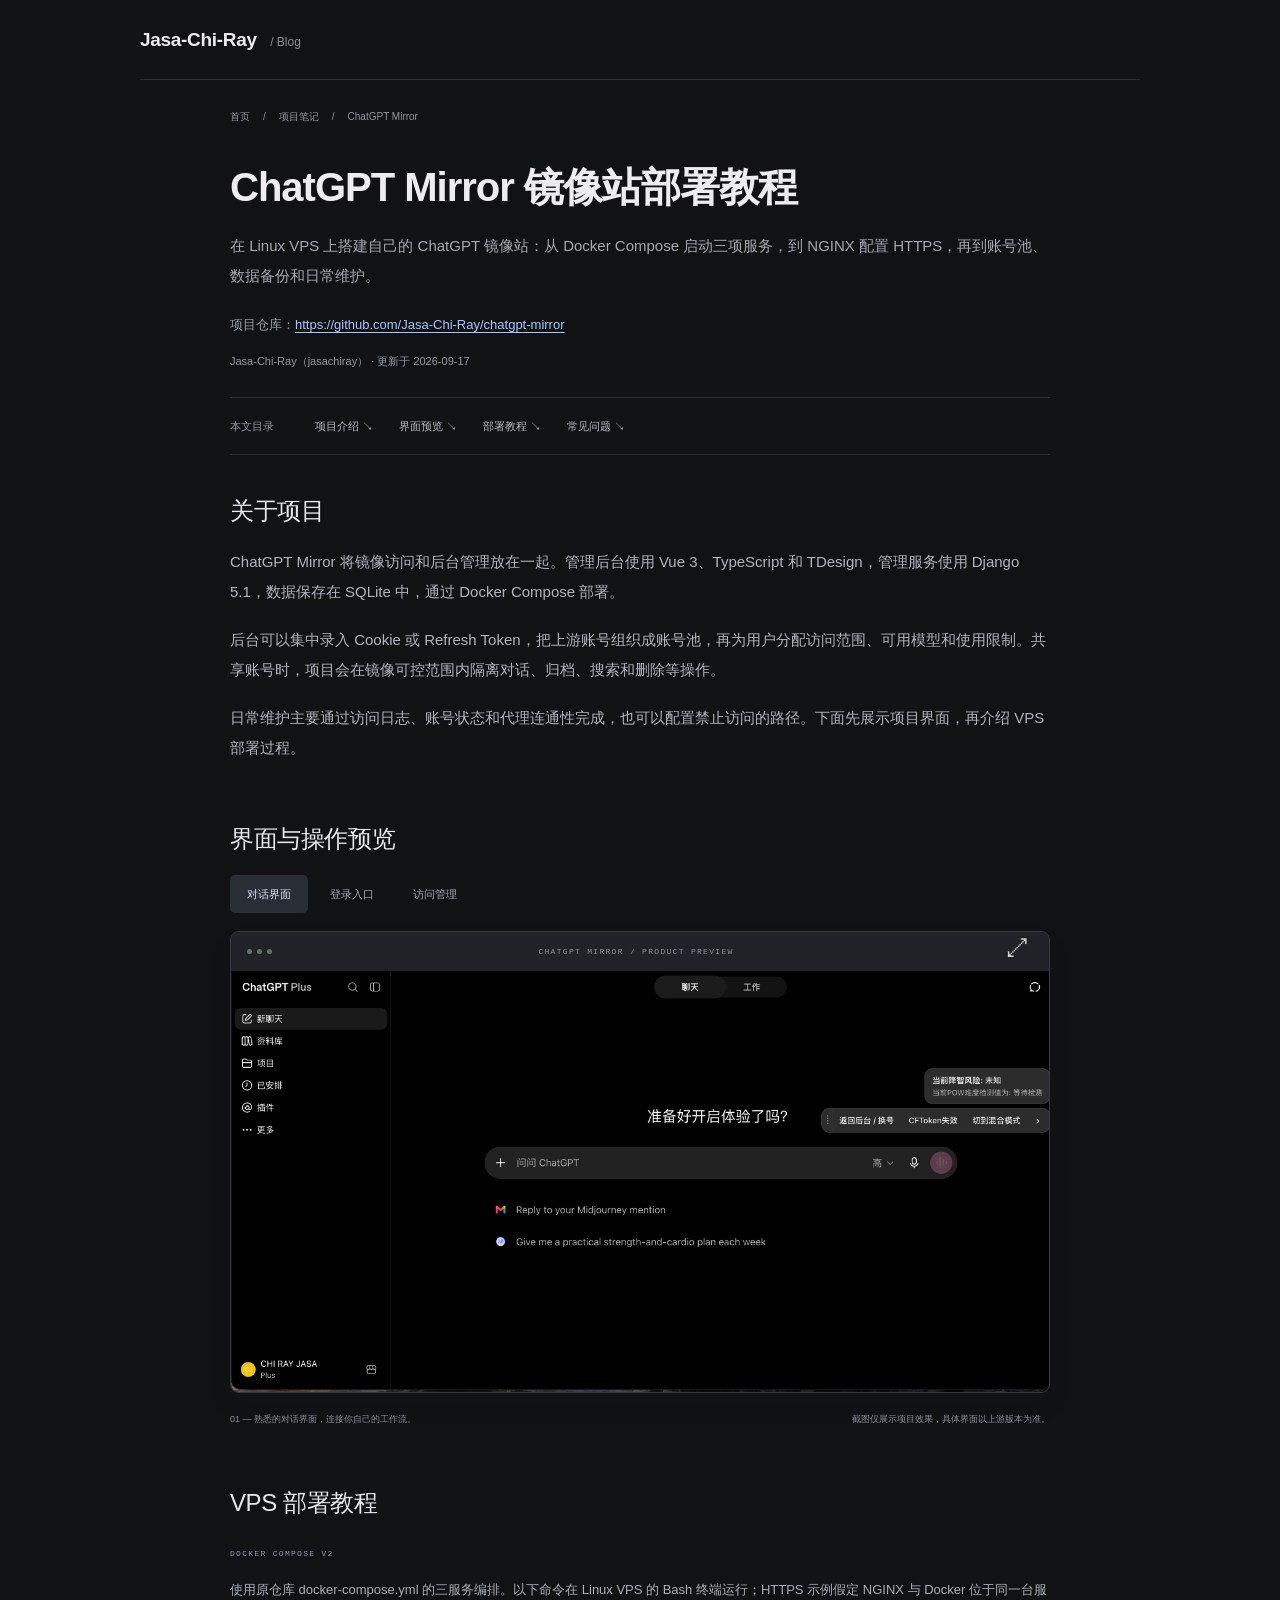
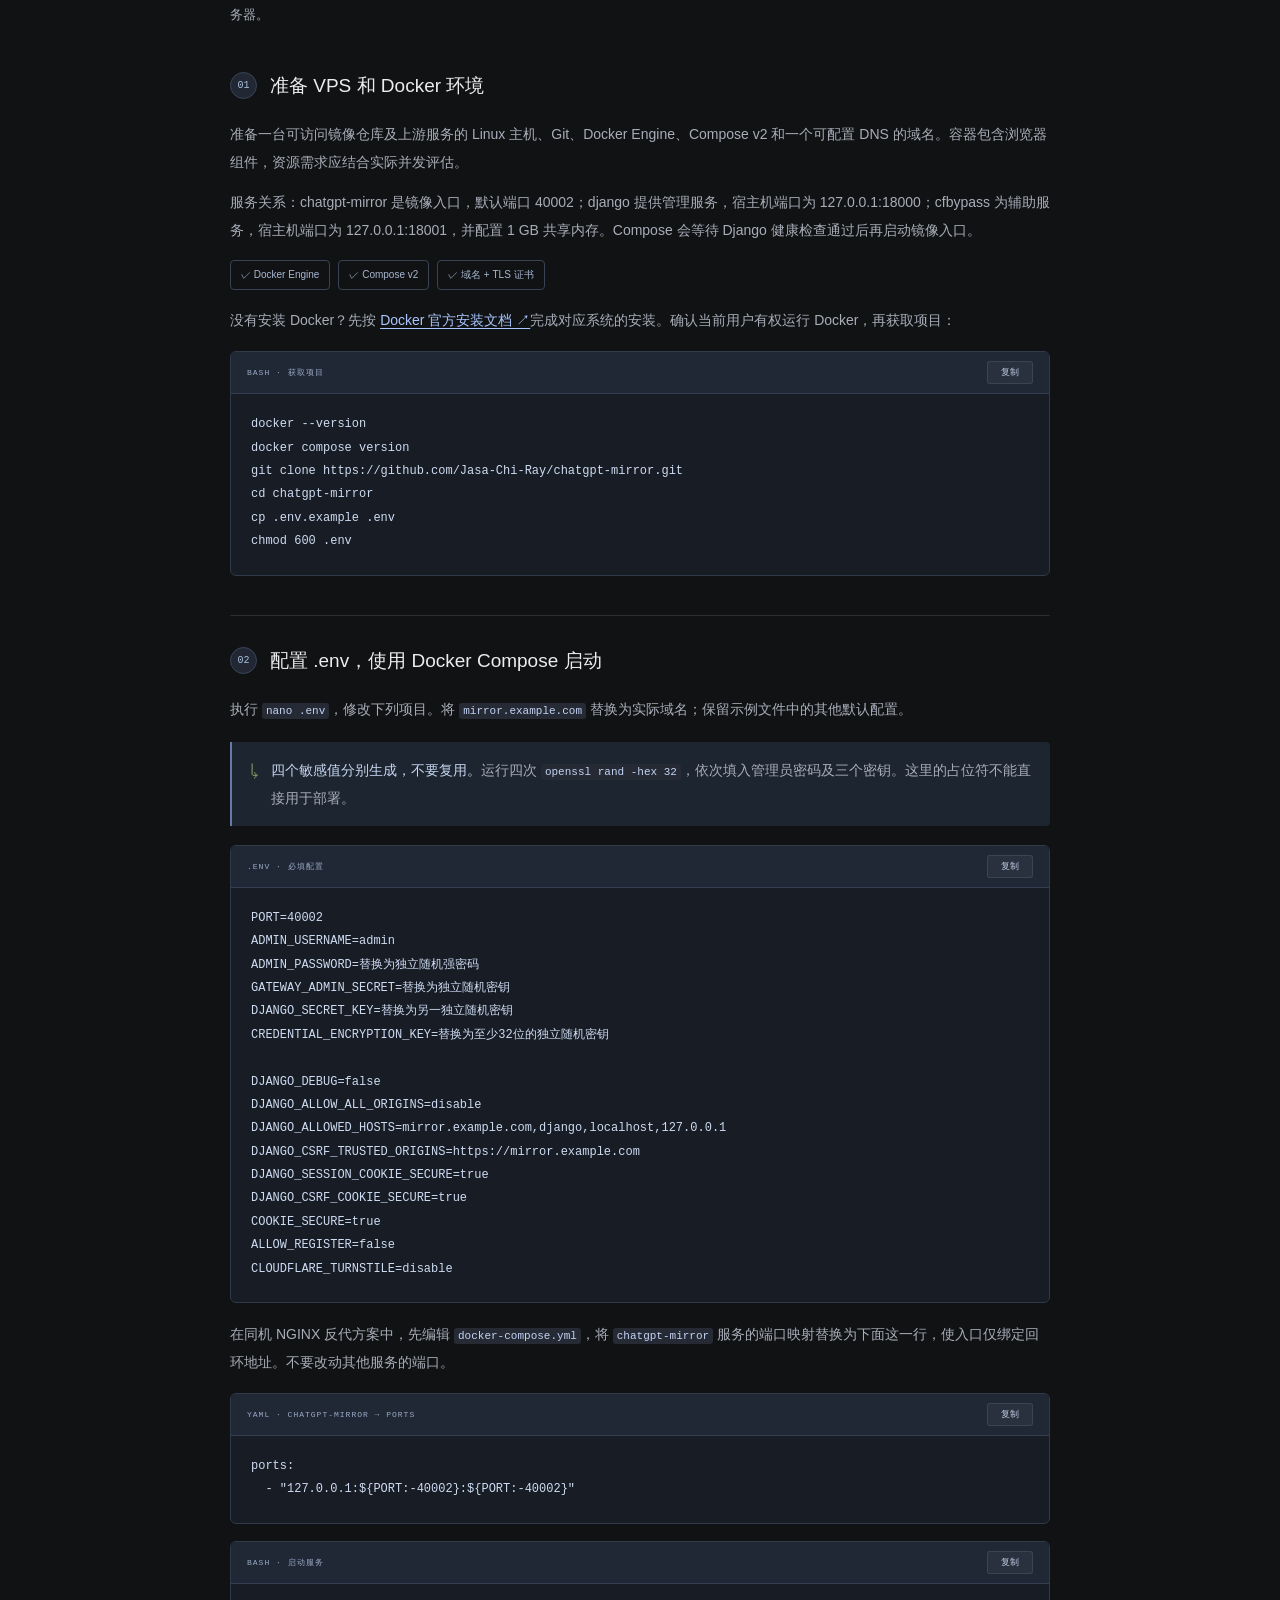
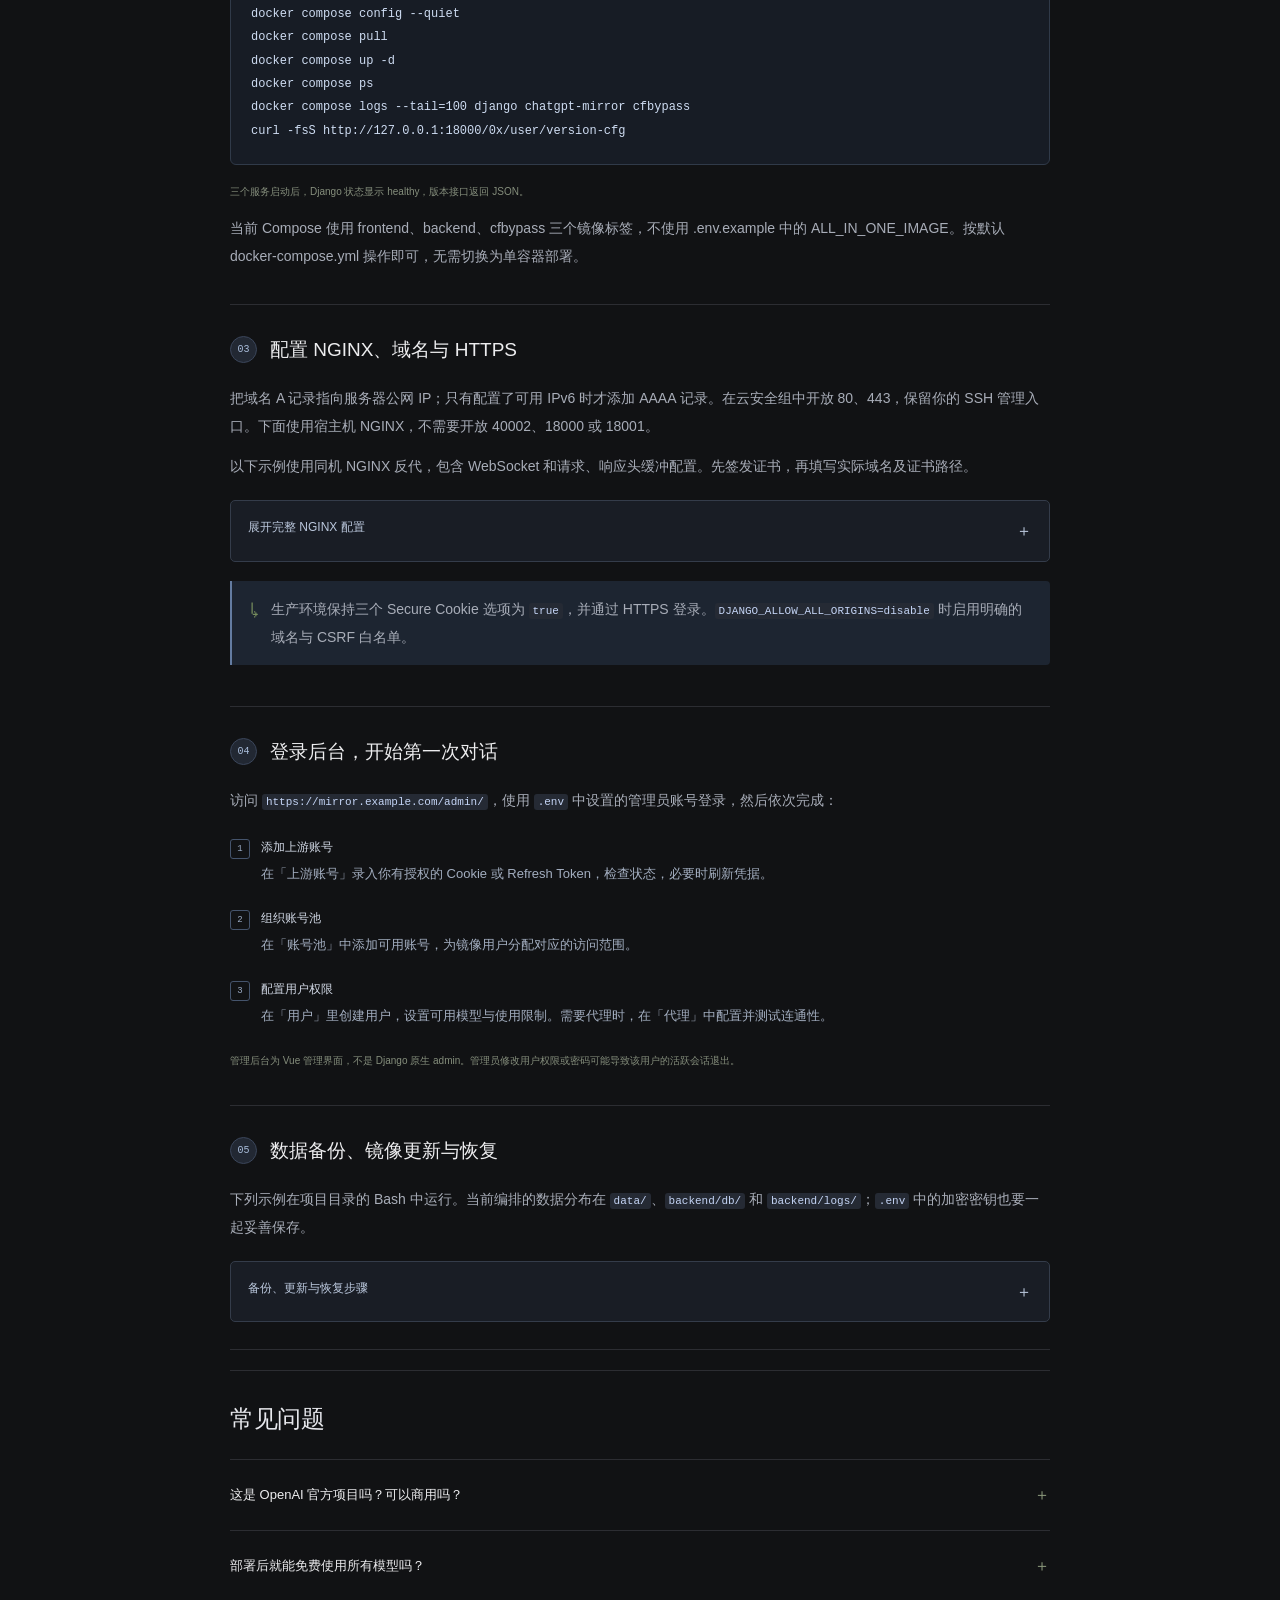
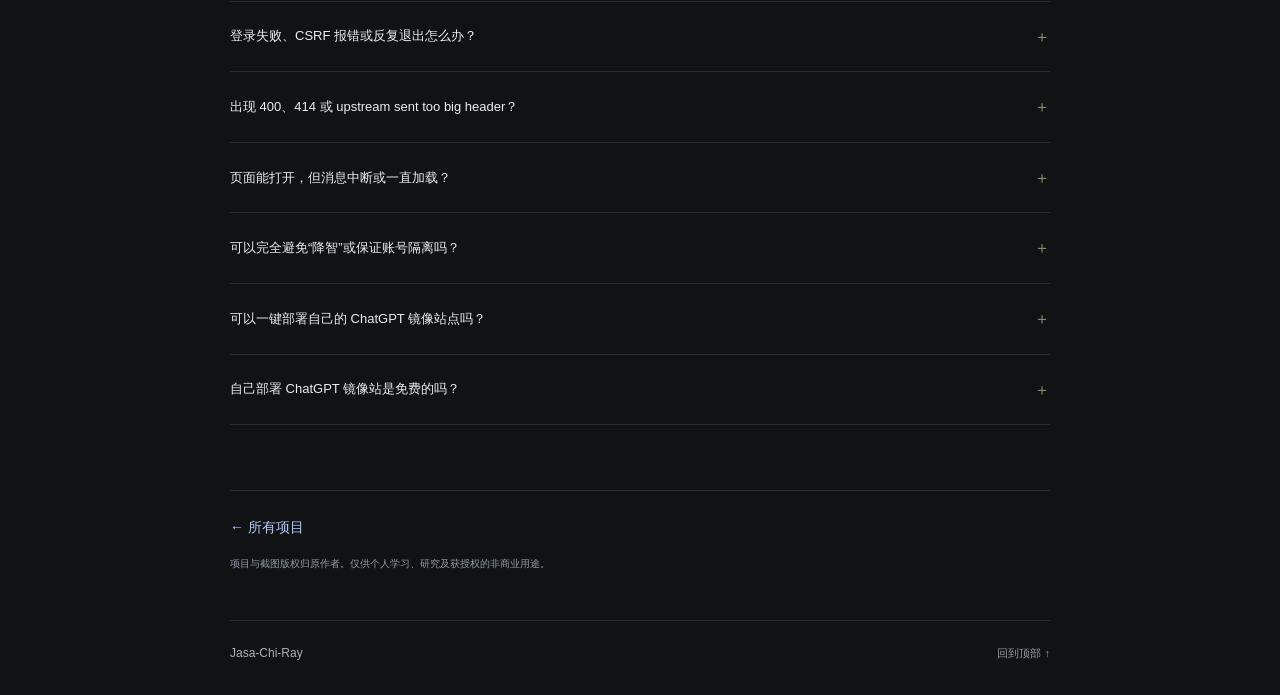
==== commit b43514cb: "1" ====
--- a/projects/chatgpt-mirror/index.html
+++ b/projects/chatgpt-mirror/index.html
@@ -4,38 +4,35 @@
 <head>
 <meta charset="utf-8"/>
 <meta content="width=device-width, initial-scale=1" name="viewport"/>
-<meta content="index, follow" name="robots"/>
-<meta content="#111315" name="theme-color"/>
-<meta content="认识 ChatGPT Mirror：多用户、账号池、共享对话隔离与日常运维。查看项目真实界面，跟随 Docker Compose 与 HTTPS 教程部署自己的研究环境。" name="description"/>
-<meta content="ChatGPT Mirror · 熟悉的体验，自在的空间" property="og:title"/>
-<meta content="项目介绍、真实界面展示与从零开始的 Docker Compose 部署指南。" property="og:description"/>
+<meta content="index, follow, max-image-preview:large" name="robots"/>
+<meta content="#111214" name="theme-color"/>
+<meta content="Jasa-Chi-Ray 的 ChatGPT Mirror 镜像站部署教程：使用 Linux VPS、Docker Compose 和 NGINX 配置 HTTPS，介绍账号池、多用户管理、数据备份、镜像更新与常见问题。" name="description"/>
+<meta content="ChatGPT 镜像站部署教程：ChatGPT Mirror VPS 搭建 | Jasa-Chi-Ray" property="og:title"/>
+<meta content="Jasa-Chi-Ray 的 ChatGPT Mirror 镜像站部署教程：使用 Linux VPS、Docker Compose 和 NGINX 配置 HTTPS，介绍账号池、多用户管理、数据备份、镜像更新与常见问题。" property="og:description"/>
 <meta content="article" property="og:type"/>
 <link href="https://jasa-chi-ray.github.io/projects/chatgpt-mirror/" rel="canonical"/>
-<title>ChatGPT Mirror 的 VPS 部署记录 | Jasa-Chi-Ray</title>
+<title>ChatGPT 镜像站部署教程：ChatGPT Mirror VPS 搭建 | Jasa-Chi-Ray</title>
 <link href="../../assets/favicon.svg" rel="icon" type="image/svg+xml"/>
 <link href="../../styles.css" rel="stylesheet"/>
 <link href="../../blog.css" rel="stylesheet"/>
 <script defer="" src="../../app.js"></script>
-</head>
+<meta content="Jasa-Chi-Ray" name="author"/><meta content="jasachiray, jasa-chi-ray, Jasa Chi Ray, https://github.com/jasa-chi-ray, https://github.com/Jasa-Chi-Ray/chatgpt-mirror, chatgpt-mirror, chatgpt mirror, mirror, Jasa-Chi-Ray 博客, Jasa-Chi-Ray ChatGPT Mirror, ChatGPT 镜像站, ChatGPT 镜像站部署, 镜像站 部署, 自己部署 ChatGPT 镜像站, 自建 ChatGPT 镜像站, ChatGPT Mirror 是什么, ChatGPT 镜像项目介绍, ChatGPT 镜像站搭建教程, ChatGPT 镜像站部署流程, ChatGPT 镜像站部署需要什么, 一键部署自己的 ChatGPT 镜像站点, 一 键 部署 自己 的 ChatGPT 镜像 站点, 免费的 ChatGPT 镜像 站点 自己 部署, 自己部署 ChatGPT 镜像站免费吗, ChatGPT Mirror 部署成本, ChatGPT Mirror VPS 部署, ChatGPT Mirror 服务器部署, ChatGPT Mirror Linux 部署, ChatGPT Mirror Docker 部署, ChatGPT Mirror Docker Compose 部署, Docker Compose v2 镜像站, Docker Engine 镜像站部署, chatgpt-mirror docker-compose.yml, chatgpt-mirror frontend 镜像, chatgpt-mirror backend 镜像, chatgpt-mirror cfbypass 服务, ChatGPT Mirror 三服务编排, ChatGPT Mirror 容器启动, ChatGPT Mirror 拉取镜像, ChatGPT Mirror 容器日志, chatgpt-mirror .env 配置, chatgpt-mirror .env.example, ChatGPT Mirror 默认端口 40002, ChatGPT Mirror 管理端口 18000, ChatGPT Mirror 辅助端口 18001, ChatGPT Mirror ADMIN_USERNAME, ChatGPT Mirror ADMIN_PASSWORD, ChatGPT Mirror GATEWAY_ADMIN_SECRET, ChatGPT Mirror DJANGO_SECRET_KEY, ChatGPT Mirror CREDENTIAL_ENCRYPTION_KEY, ChatGPT 镜像站域名配置, ChatGPT 镜像站 DNS 解析, ChatGPT Mirror HTTPS 部署, ChatGPT Mirror SSL 证书, ChatGPT Mirror TLS 配置, ChatGPT Mirror NGINX 反向代理, ChatGPT Mirror NGINX 配置示例, ChatGPT Mirror Certbot 证书, ChatGPT Mirror Cloudflare 配置, ChatGPT Mirror WebSocket 配置, ChatGPT Mirror 多用户管理, ChatGPT Mirror 账号池, ChatGPT Mirror 账号池分配, ChatGPT Mirror Cookie 录入, ChatGPT Mirror Refresh Token, ChatGPT Mirror 上游账号, ChatGPT Mirror 账号凭据刷新, ChatGPT Mirror 用户权限, ChatGPT Mirror 模型权限, ChatGPT Mirror 使用限制, ChatGPT Mirror 管理后台, ChatGPT Mirror 管理员登录, ChatGPT Mirror admin 入口, ChatGPT Mirror 登录页面, ChatGPT Mirror 对话界面, ChatGPT Mirror 访问日志, ChatGPT Mirror 代理配置, ChatGPT Mirror 代理连通性, ChatGPT Mirror 禁止访问路径, ChatGPT Mirror 站点配置, ChatGPT Mirror 会话隔离, ChatGPT Mirror 共享账号隔离, ChatGPT Mirror 对话归档, ChatGPT Mirror 项目隔离, ChatGPT Mirror MCP 隔离, ChatGPT Mirror skills 隔离, ChatGPT Mirror 移动端访问, ChatGPT Mirror iPhone Safari, ChatGPT Mirror iPhone Chrome, ChatGPT Mirror 弱网体验, ChatGPT Mirror SQLite 数据库, ChatGPT Mirror 数据目录, ChatGPT Mirror 数据备份, ChatGPT Mirror 停机备份, ChatGPT Mirror 恢复备份, ChatGPT Mirror 更新教程, ChatGPT Mirror 更新镜像, ChatGPT Mirror 数据持久化, ChatGPT Mirror 镜像版本, ChatGPT Mirror 日常维护, ChatGPT Mirror CSRF 错误, ChatGPT Mirror 登录失败, ChatGPT Mirror Cookie Secure 配置, ChatGPT Mirror DJANGO_ALLOWED_HOSTS, ChatGPT Mirror DJANGO_CSRF_TRUSTED_ORIGINS, ChatGPT Mirror 400 错误, ChatGPT Mirror 414 错误, ChatGPT Mirror upstream sent too big header, ChatGPT Mirror 消息中断, ChatGPT Mirror 一直加载, ChatGPT Mirror deployment guide, ChatGPT Mirror self hosted, ChatGPT Mirror VPS setup, ChatGPT Mirror Docker Compose tutorial, ChatGPT Mirror NGINX reverse proxy, ChatGPT Mirror HTTPS configuration, ChatGPT Mirror account pool, ChatGPT Mirror multi user, ChatGPT Mirror backup restore, ChatGPT Mirror troubleshooting" name="keywords"/><meta content="https://jasa-chi-ray.github.io/projects/chatgpt-mirror/" property="og:url"/><meta content="Jasa-Chi-Ray 博客" property="og:site_name"/><meta content="zh_CN" property="og:locale"/><meta content="https://jasa-chi-ray.github.io/assets/chat-preview.png" property="og:image"/><meta content="ChatGPT Mirror 镜像站对话界面" property="og:image:alt"/><meta content="summary_large_image" name="twitter:card"/><meta content="ChatGPT 镜像站部署教程：ChatGPT Mirror VPS 搭建 | Jasa-Chi-Ray" name="twitter:title"/><meta content="Jasa-Chi-Ray 的 ChatGPT Mirror 镜像站部署教程：使用 Linux VPS、Docker Compose 和 NGINX 配置 HTTPS，介绍账号池、多用户管理、数据备份、镜像更新与常见问题。" name="twitter:description"/><meta content="https://jasa-chi-ray.github.io/assets/chat-preview.png" name="twitter:image"/><script type="application/ld+json">{"@context": "https://schema.org", "@graph": [{"@type": "WebSite", "@id": "https://jasa-chi-ray.github.io/#website", "url": "https://jasa-chi-ray.github.io/", "name": "Jasa-Chi-Ray 博客", "alternateName": ["jasachiray", "jasa-chi-ray"], "inLanguage": "zh-CN"}, {"@type": "Person", "@id": "https://jasa-chi-ray.github.io/#author", "name": "Jasa-Chi-Ray", "alternateName": "jasachiray", "url": "https://jasa-chi-ray.github.io/"}, {"@type": "BlogPosting", "@id": "https://jasa-chi-ray.github.io/projects/chatgpt-mirror/#article", "url": "https://jasa-chi-ray.github.io/projects/chatgpt-mirror/", "mainEntityOfPage": {"@type": "WebPage", "@id": "https://jasa-chi-ray.github.io/projects/chatgpt-mirror/"}, "headline": "ChatGPT Mirror 镜像站部署教程", "description": "Jasa-Chi-Ray 的 ChatGPT Mirror 镜像站部署教程：使用 Linux VPS、Docker Compose 和 NGINX 配置 HTTPS，介绍账号池、多用户管理、数据备份、镜像更新与常见问题。", "image": ["https://jasa-chi-ray.github.io/assets/chat-preview.png"], "datePublished": "2026-09-16T12:00:00+08:00", "dateModified": "2026-09-17T00:00:00+08:00", "author": {"@id": "https://jasa-chi-ray.github.io/#author"}, "isPartOf": {"@id": "https://jasa-chi-ray.github.io/#website"}, "inLanguage": "zh-CN", "articleSection": "VPS 部署教程", "keywords": ["ChatGPT Mirror", "ChatGPT 镜像站部署", "Docker Compose", "VPS", "NGINX", "HTTPS", "账号池", "数据备份"]}, {"@type": "BreadcrumbList", "@id": "https://jasa-chi-ray.github.io/projects/chatgpt-mirror/#breadcrumb", "itemListElement": [{"@type": "ListItem", "position": 1, "name": "首页", "item": "https://jasa-chi-ray.github.io/"}, {"@type": "ListItem", "position": 2, "name": "ChatGPT Mirror 镜像站部署教程", "item": "https://jasa-chi-ray.github.io/projects/chatgpt-mirror/"}]}]}</script></head>
 <body class="blog-post">
 <a class="skip-link" href="#main">跳转到正文</a>
 <header class="site-header">
 <a class="blog-brand" href="../../">Jasa-Chi-Ray<span> / Blog</span></a>
-
-
 <!-- 外部项目链接暂不展示：<a class="header-github" href="https://github.com/Jasa-Chi-Ray/chatgpt-mirror" target="_blank" rel="noopener noreferrer"><svg viewBox="0 0 24 24" aria-hidden="true"><path d="M9 19c-4.3 1.3-4.3-2.2-6-2.7m12 5v-3.4c0-1 .1-1.4-.5-2 3.1-.3 6.4-1.5 6.4-7A5.4 5.4 0 0 0 19.4 5a5 5 0 0 0-.1-3.8S18.1.8 15.4 2.6a13.3 13.3 0 0 0-6.8 0C5.9.8 4.7 1.2 4.7 1.2A5 5 0 0 0 4.6 5a5.4 5.4 0 0 0-1.5 3.9c0 5.5 3.3 6.7 6.4 7-.5.5-.6 1.1-.5 2v3.4"/></svg> GitHub <span>↗</span></a> -->
 </header>
 <main id="main">
 <header class="post-heading wrap">
 <nav aria-label="面包屑" class="breadcrumbs"><a href="../../">首页</a><span>/</span><a href="../../#projects">项目笔记</a><span>/</span><span>ChatGPT Mirror</span></nav>
-<h1>ChatGPT Mirror</h1>
-<p class="post-summary">这篇文章记录 ChatGPT Mirror 的功能、VPS 部署方法，以及 HTTPS 配置和后续维护。</p>
+<h1>ChatGPT Mirror 镜像站部署教程</h1>
+<p class="post-summary">在 Linux VPS 上搭建自己的 ChatGPT 镜像站：从 Docker Compose 启动三项服务，到 NGINX 配置 HTTPS，再到账号池、数据备份和日常维护。</p><p class="repository-link">项目仓库：<a href="https://github.com/Jasa-Chi-Ray/chatgpt-mirror" rel="noopener noreferrer" target="_blank">https://github.com/Jasa-Chi-Ray/chatgpt-mirror</a></p><p class="article-date">Jasa-Chi-Ray（jasachiray） · 更新于 <time datetime="2026-09-17">2026-09-17</time></p>
 <div class="article-toc"><span>本文目录</span><a href="#features">项目介绍 ↘</a><a href="#preview">界面预览 ↘</a><a href="#deploy">部署教程 ↘</a><a href="#faq">常见问题 ↘</a></div>
 </header>
 <section aria-labelledby="features-title" class="section wrap" id="features">
 <div class="section-heading"><div><h2 id="features-title">关于项目</h2></div></div>
 <div class="article-prose"><p>ChatGPT Mirror 将镜像访问和后台管理放在一起。管理后台使用 Vue 3、TypeScript 和 TDesign，管理服务使用 Django 5.1，数据保存在 SQLite 中，通过 Docker Compose 部署。</p><p>后台可以集中录入 Cookie 或 Refresh Token，把上游账号组织成账号池，再为用户分配访问范围、可用模型和使用限制。共享账号时，项目会在镜像可控范围内隔离对话、归档、搜索和删除等操作。</p><p>日常维护主要通过访问日志、账号状态和代理连通性完成，也可以配置禁止访问的路径。下面先展示项目界面，再介绍 VPS 部署过程。</p></div>
-
 </section>
 <section aria-labelledby="preview-title" class="showcase" id="preview"><div class="wrap">
 <div class="section-heading"><div><h2 id="preview-title">界面与操作预览</h2></div><div><!-- 外部项目链接暂不展示：<a class="inline-link video-link" href="https://github.com/Jasa-Chi-Ray/chatgpt-mirror/blob/main/imageandvideo/%E6%BC%94%E7%A4%BA1.mp4" target="_blank" rel="noopener noreferrer">查看操作演示 <span>↗</span></a> --></div></div>
@@ -52,13 +49,13 @@
 <div class="docs-main">
 <div class="guide-intro"><span class="guide-badge">DOCKER COMPOSE V2</span><p id="guide-intro-text">使用原仓库 docker-compose.yml 的三服务编排。以下命令在 Linux VPS 的 Bash 终端运行；HTTPS 示例假定 NGINX 与 Docker 位于同一台服务器。</p></div>
 <div id="guide-vps">
-<article class="guide-step" id="guide-environment"><div class="step-heading"><span>01</span><h3>准备好环境</h3></div><p>准备一台可访问镜像仓库及上游服务的 Linux 主机、Git、Docker Engine、Compose v2 和一个可配置 DNS 的域名。容器包含浏览器组件，资源需求应结合实际并发评估。</p><p>服务关系：chatgpt-mirror 是镜像入口，默认端口 40002；django 提供管理服务，宿主机端口为 127.0.0.1:18000；cfbypass 为辅助服务，宿主机端口为 127.0.0.1:18001，并配置 1 GB 共享内存。Compose 会等待 Django 健康检查通过后再启动镜像入口。</p><div class="prerequisites"><span>✓ Docker Engine</span><span>✓ Compose v2</span><span>✓ 域名 + TLS 证书</span></div><p>没有安装 Docker？先按 <a href="https://docs.docker.com/engine/install/" rel="noopener noreferrer" target="_blank">Docker 官方安装文档 ↗</a>完成对应系统的安装。确认当前用户有权运行 Docker，再获取项目：</p><div class="code-block"><div class="code-head"><span>BASH · 获取项目</span><button class="copy-button">复制</button></div><pre><code>docker --version
+<article class="guide-step" id="guide-environment"><div class="step-heading"><span>01</span><h3>准备 VPS 和 Docker 环境</h3></div><p>准备一台可访问镜像仓库及上游服务的 Linux 主机、Git、Docker Engine、Compose v2 和一个可配置 DNS 的域名。容器包含浏览器组件，资源需求应结合实际并发评估。</p><p>服务关系：chatgpt-mirror 是镜像入口，默认端口 40002；django 提供管理服务，宿主机端口为 127.0.0.1:18000；cfbypass 为辅助服务，宿主机端口为 127.0.0.1:18001，并配置 1 GB 共享内存。Compose 会等待 Django 健康检查通过后再启动镜像入口。</p><div class="prerequisites"><span>✓ Docker Engine</span><span>✓ Compose v2</span><span>✓ 域名 + TLS 证书</span></div><p>没有安装 Docker？先按 <a href="https://docs.docker.com/engine/install/" rel="noopener noreferrer" target="_blank">Docker 官方安装文档 ↗</a>完成对应系统的安装。确认当前用户有权运行 Docker，再获取项目：</p><div class="code-block"><div class="code-head"><span>BASH · 获取项目</span><button class="copy-button">复制</button></div><pre><code>docker --version
 docker compose version
 git clone https://github.com/Jasa-Chi-Ray/chatgpt-mirror.git
 cd chatgpt-mirror
 cp .env.example .env
 chmod 600 .env</code></pre></div></article>
-<article class="guide-step" id="guide-config"><div class="step-heading"><span>02</span><h3>填写配置，启动容器</h3></div><p>执行 <code>nano .env</code>，修改下列项目。将 <code>mirror.example.com</code> 替换为实际域名；保留示例文件中的其他默认配置。</p><div class="callout"><span>↳</span><p><strong>四个敏感值分别生成，不要复用。</strong>运行四次 <code>openssl rand -hex 32</code>，依次填入管理员密码及三个密钥。这里的占位符不能直接用于部署。</p></div><div class="code-block"><div class="code-head"><span>.ENV · 必填配置</span><button class="copy-button">复制</button></div><pre><code>PORT=40002
+<article class="guide-step" id="guide-config"><div class="step-heading"><span>02</span><h3>配置 .env，使用 Docker Compose 启动</h3></div><p>执行 <code>nano .env</code>，修改下列项目。将 <code>mirror.example.com</code> 替换为实际域名；保留示例文件中的其他默认配置。</p><div class="callout"><span>↳</span><p><strong>四个敏感值分别生成，不要复用。</strong>运行四次 <code>openssl rand -hex 32</code>，依次填入管理员密码及三个密钥。这里的占位符不能直接用于部署。</p></div><div class="code-block"><div class="code-head"><span>.ENV · 必填配置</span><button class="copy-button">复制</button></div><pre><code>PORT=40002
 ADMIN_USERNAME=admin
 ADMIN_PASSWORD=替换为独立随机强密码
 GATEWAY_ADMIN_SECRET=替换为独立随机密钥
@@ -81,7 +78,7 @@
 docker compose ps
 docker compose logs --tail=100 django chatgpt-mirror cfbypass
 curl -fsS http://127.0.0.1:18000/0x/user/version-cfg</code></pre></div><p class="helper-text">三个服务启动后，Django 状态显示 healthy，版本接口返回 JSON。</p><p>当前 Compose 使用 frontend、backend、cfbypass 三个镜像标签，不使用 .env.example 中的 ALL_IN_ONE_IMAGE。按默认 docker-compose.yml 操作即可，无需切换为单容器部署。</p></article>
-<article class="guide-step" id="guide-https"><div class="step-heading"><span>03</span><h3>接入域名与 HTTPS</h3></div><p>把域名 A 记录指向服务器公网 IP；只有配置了可用 IPv6 时才添加 AAAA 记录。在云安全组中开放 80、443，保留你的 SSH 管理入口。下面使用宿主机 NGINX，不需要开放 40002、18000 或 18001。</p><p>以下示例使用同机 NGINX 反代，包含 WebSocket 和请求、响应头缓冲配置。先签发证书，再填写实际域名及证书路径。</p><details class="technical-detail"><summary>展开完整 NGINX 配置 <span>＋</span></summary><div class="detail-body"><p>安装 NGINX 并为域名取得 TLS 证书后，将以下内容放入 NGINX 的 <code>http</code> 上下文包含的站点文件中，例如 <code>/etc/nginx/conf.d/mirror.conf</code>。证书路径须对应实际已签发的文件。</p><p>证书可按 <a href="https://certbot.eff.org/instructions?ws=nginx&amp;os=pip" rel="noopener noreferrer" target="_blank">Certbot 官方指南 ↗</a>签发。首次签发前只启用 HTTP 站点，获得证书后再启用下方 443 配置，避免不存在的证书阻止 NGINX 启动。</p><div class="code-block"><div class="code-head"><span>NGINX · HTTPS + WEBSOCKET</span><button class="copy-button">复制</button></div><pre><code>map $http_upgrade $connection_upgrade {
+<article class="guide-step" id="guide-https"><div class="step-heading"><span>03</span><h3>配置 NGINX、域名与 HTTPS</h3></div><p>把域名 A 记录指向服务器公网 IP；只有配置了可用 IPv6 时才添加 AAAA 记录。在云安全组中开放 80、443，保留你的 SSH 管理入口。下面使用宿主机 NGINX，不需要开放 40002、18000 或 18001。</p><p>以下示例使用同机 NGINX 反代，包含 WebSocket 和请求、响应头缓冲配置。先签发证书，再填写实际域名及证书路径。</p><details class="technical-detail"><summary>展开完整 NGINX 配置 <span>＋</span></summary><div class="detail-body"><p>安装 NGINX 并为域名取得 TLS 证书后，将以下内容放入 NGINX 的 <code>http</code> 上下文包含的站点文件中，例如 <code>/etc/nginx/conf.d/mirror.conf</code>。证书路径须对应实际已签发的文件。</p><p>证书可按 <a href="https://certbot.eff.org/instructions?ws=nginx&amp;os=pip" rel="noopener noreferrer" target="_blank">Certbot 官方指南 ↗</a>签发。首次签发前只启用 HTTP 站点，获得证书后再启用下方 443 配置，避免不存在的证书阻止 NGINX 启动。</p><div class="code-block"><div class="code-head"><span>NGINX · HTTPS + WEBSOCKET</span><button class="copy-button">复制</button></div><pre><code>map $http_upgrade $connection_upgrade {
     default upgrade;
     ''      close;
 }
@@ -124,7 +121,7 @@
 curl -I https://mirror.example.com/admin/</code></pre></div><p>使用 Cloudflare 时，开启 WebSocket，源站安装有效证书，SSL/TLS 使用 Full (strict)。不要缓存登录、管理 API 或对话请求。</p></div></details><div class="callout"><span>↳</span><p>生产环境保持三个 Secure Cookie 选项为 <code>true</code>，并通过 HTTPS 登录。<code>DJANGO_ALLOW_ALL_ORIGINS=disable</code> 时启用明确的域名与 CSRF 白名单。</p></div></article>
 <article class="guide-step" id="guide-first-run"><div class="step-heading"><span>04</span><h3>登录后台，开始第一次对话</h3></div><p>访问 <code>https://mirror.example.com/admin/</code>，使用 <code>.env</code> 中设置的管理员账号登录，然后依次完成：</p><ol class="setup-list"><li><strong>添加上游账号</strong><span>在「上游账号」录入你有授权的 Cookie 或 Refresh Token，检查状态，必要时刷新凭据。</span></li><li><strong>组织账号池</strong><span>在「账号池」中添加可用账号，为镜像用户分配对应的访问范围。</span></li><li><strong>配置用户权限</strong><span>在「用户」里创建用户，设置可用模型与使用限制。需要代理时，在「代理」中配置并测试连通性。</span></li></ol><p class="helper-text">管理后台为 Vue 管理界面，不是 Django 原生 admin。管理员修改用户权限或密码可能导致该用户的活跃会话退出。</p></article>
 </div>
-<article class="guide-step maintenance" id="maintenance"><div class="step-heading"><span>05</span><h3>让它稳定运行：更新与备份</h3></div><p>下列示例在项目目录的 Bash 中运行。当前编排的数据分布在 <code>data/</code>、<code>backend/db/</code> 和 <code>backend/logs/</code>；<code>.env</code> 中的加密密钥也要一起妥善保存。</p><details class="technical-detail"><summary>备份、更新与恢复步骤 <span>＋</span></summary><div class="detail-body"><p><strong>1. 先备份。</strong>短暂停机可避免拷贝正在写入的 SQLite 数据。备份包含凭据，存放在受控目录，不要提交到 Git 或公开网站。</p><div class="code-block"><div class="code-head"><span>BASH · 一致性备份</span><button class="copy-button">复制</button></div><pre><code>mkdir -p ../mirror-backups
+<article class="guide-step maintenance" id="maintenance"><div class="step-heading"><span>05</span><h3>数据备份、镜像更新与恢复</h3></div><p>下列示例在项目目录的 Bash 中运行。当前编排的数据分布在 <code>data/</code>、<code>backend/db/</code> 和 <code>backend/logs/</code>；<code>.env</code> 中的加密密钥也要一起妥善保存。</p><details class="technical-detail"><summary>备份、更新与恢复步骤 <span>＋</span></summary><div class="detail-body"><p><strong>1. 先备份。</strong>短暂停机可避免拷贝正在写入的 SQLite 数据。备份包含凭据，存放在受控目录，不要提交到 Git 或公开网站。</p><div class="code-block"><div class="code-head"><span>BASH · 一致性备份</span><button class="copy-button">复制</button></div><pre><code>mkdir -p ../mirror-backups
 chmod 700 ../mirror-backups
 umask 077
 docker compose stop
@@ -145,7 +142,7 @@
 <details><summary>出现 400、414 或 upstream sent too big header？<span>＋</span></summary><p>参照部署指南中的 NGINX 配置，增加 client_header_buffer_size、large_client_header_buffers 及代理响应头缓冲。先用 nginx -t 检查，再 reload。如果前方还有 CDN 或其他反代，也要查看它们的请求头与 URL 长度限制。</p></details>
 <details><summary>页面能打开，但消息中断或一直加载？<span>＋</span></summary><p>检查 NGINX 与 Cloudflare 的 WebSocket 支持、上游账号凭据和代理连通性，查看 chatgpt-mirror、django、cfbypass 三个服务的日志。浏览器网络面板中检查失败请求。</p></details>
 <details><summary>可以完全避免“降智”或保证账号隔离吗？<span>＋</span></summary><p>不能作此保证。项目持续改善相关体验，但仓库复测只是特定时间与环境的结果。curl-impersonate 等方案属于实验性能力。共享账号隔离仅覆盖镜像可控制的范围，不等同于独立上游账号之间的隔离。</p></details>
-</div></section>
+<details><summary>可以一键部署自己的 ChatGPT 镜像站点吗？<span>＋</span></summary><p>填写 .env 中的密码、密钥与域名后，可以用 docker compose up -d 启动仓库中的三个服务。账号录入、DNS、证书和 NGINX 反代仍需配置，具体步骤见上方 VPS 部署教程。</p></details><details><summary>自己部署 ChatGPT 镜像站是免费的吗？<span>＋</span></summary><p>项目允许按仓库许可用于个人学习、研究等非商业用途，但自建站点仍可能产生 VPS、域名和上游账号订阅费用。部署镜像站不会自动获得免费模型额度，可用模型和功能取决于上游账号。</p></details></div></section>
 <div class="post-return wrap"><a href="../../#projects">← 所有项目</a><p>项目与截图版权归原作者。仅供个人学习、研究及获授权的非商业用途。</p></div>
 </main>
 <footer class="blog-footer wrap"><a href="../../">Jasa-Chi-Ray</a><a href="#main">回到顶部 ↑</a></footer>
--- a/blog.css
+++ b/blog.css
@@ -21,3 +21,7 @@
 
 /* Blog reading layout: continuous prose, without product or status panels. */
 .blog-post .wrap{max-width:820px}.blog-post .site-header{max-width:1000px}.blog-post .docs-layout{display:block;border-top:0;padding-top:0}.blog-post .section-heading{margin-bottom:18px}.blog-post .section{padding-top:28px;padding-bottom:20px}.article-prose p{font-size:15px;line-height:2;color:#b1b4be;margin:0 0 18px}.blog-post .guide-step p{font-size:14px;line-height:2}.blog-post .guide-intro{padding-top:0}.blog-post .guide-step{padding-bottom:22px}.blog-post .faq-section{padding-top:30px}.blog-post .post-heading{padding-bottom:10px}.blog-post .article-toc{margin-top:25px}.blog-post .section-heading h2{font-weight:500}.blog-post .post-return{margin-top:20px}@media(max-width:540px){.article-prose p{font-size:14px}.blog-post .wrap{width:calc(100% - 40px)}}
+
+.article-date{font-size:11px;color:#9198a6;margin:16px 0 0;line-height:1.8}
+
+.repository-link{font-size:13px;color:#979eaa;margin:12px 0;line-height:1.8;overflow-wrap:anywhere}.repository-link a{color:#aac5ff;text-decoration:underline;text-underline-offset:3px}.repository-link a:hover{color:#d6e4ff}
